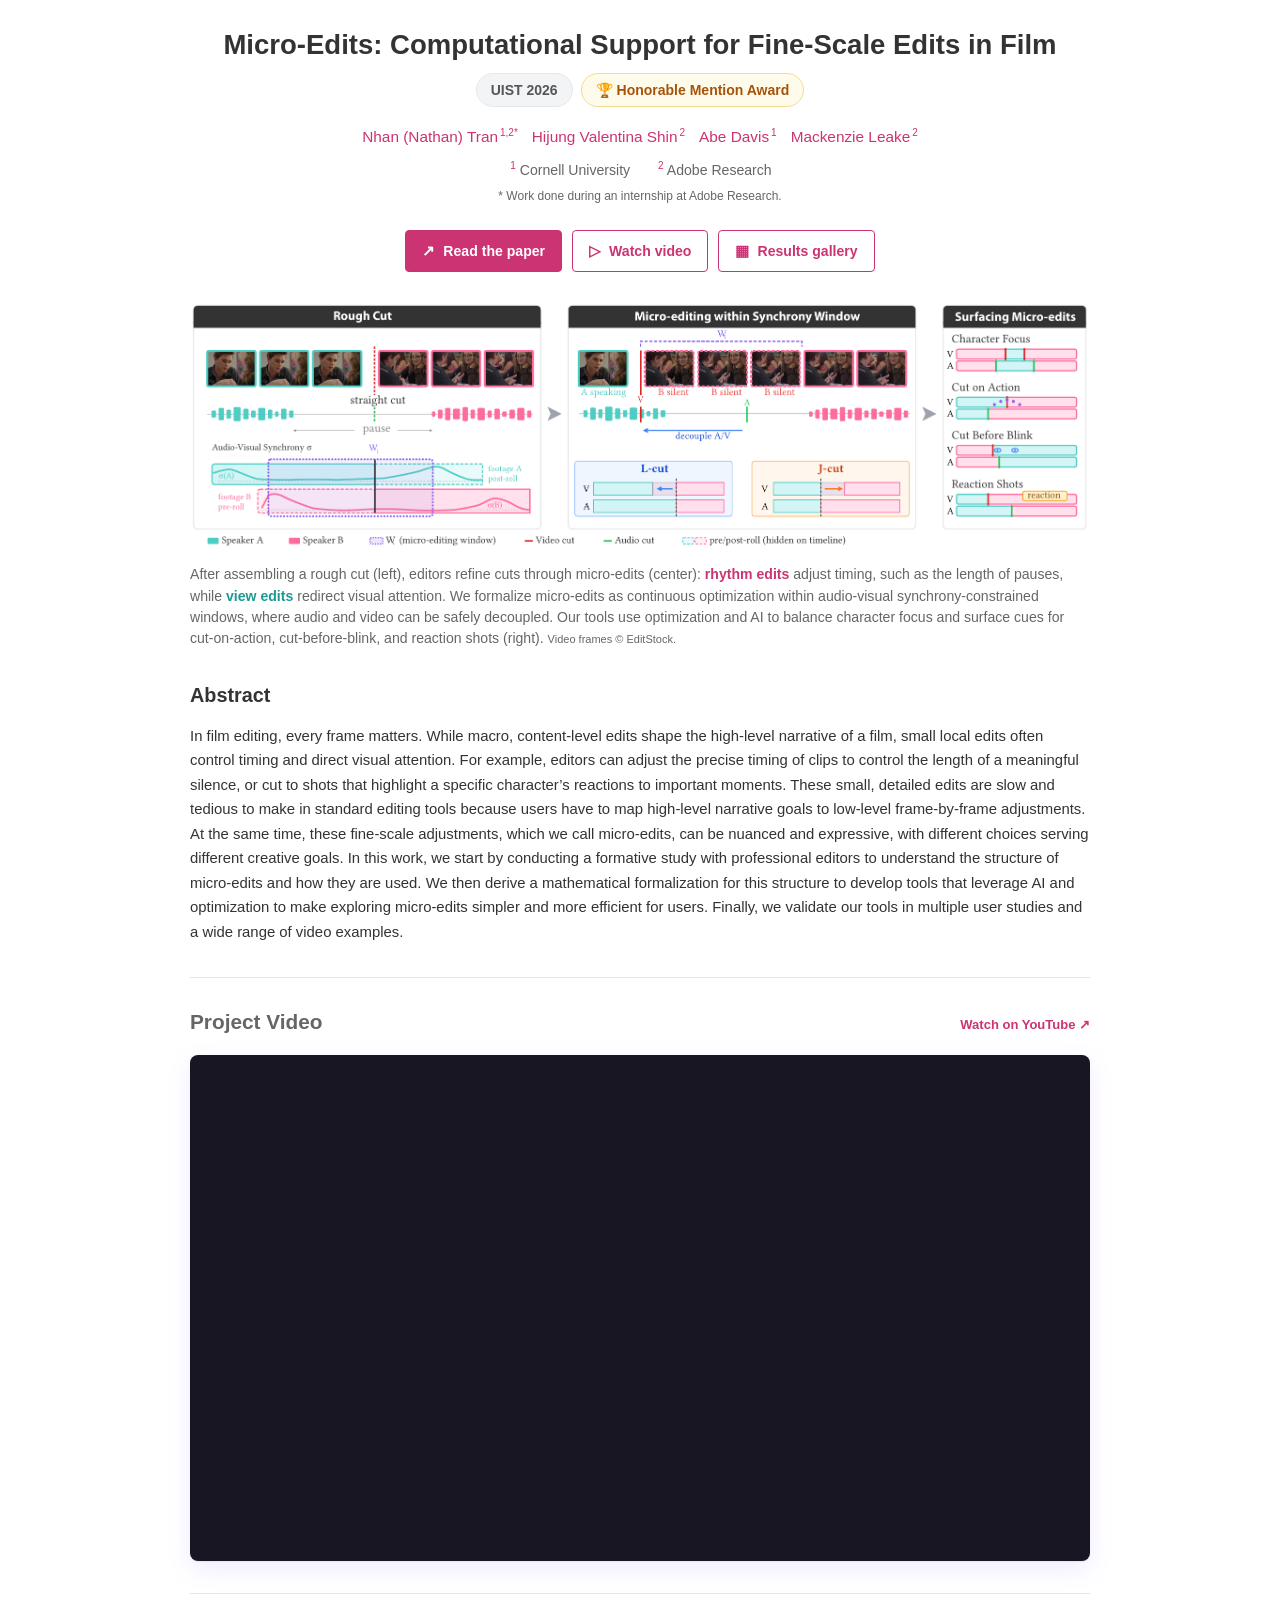
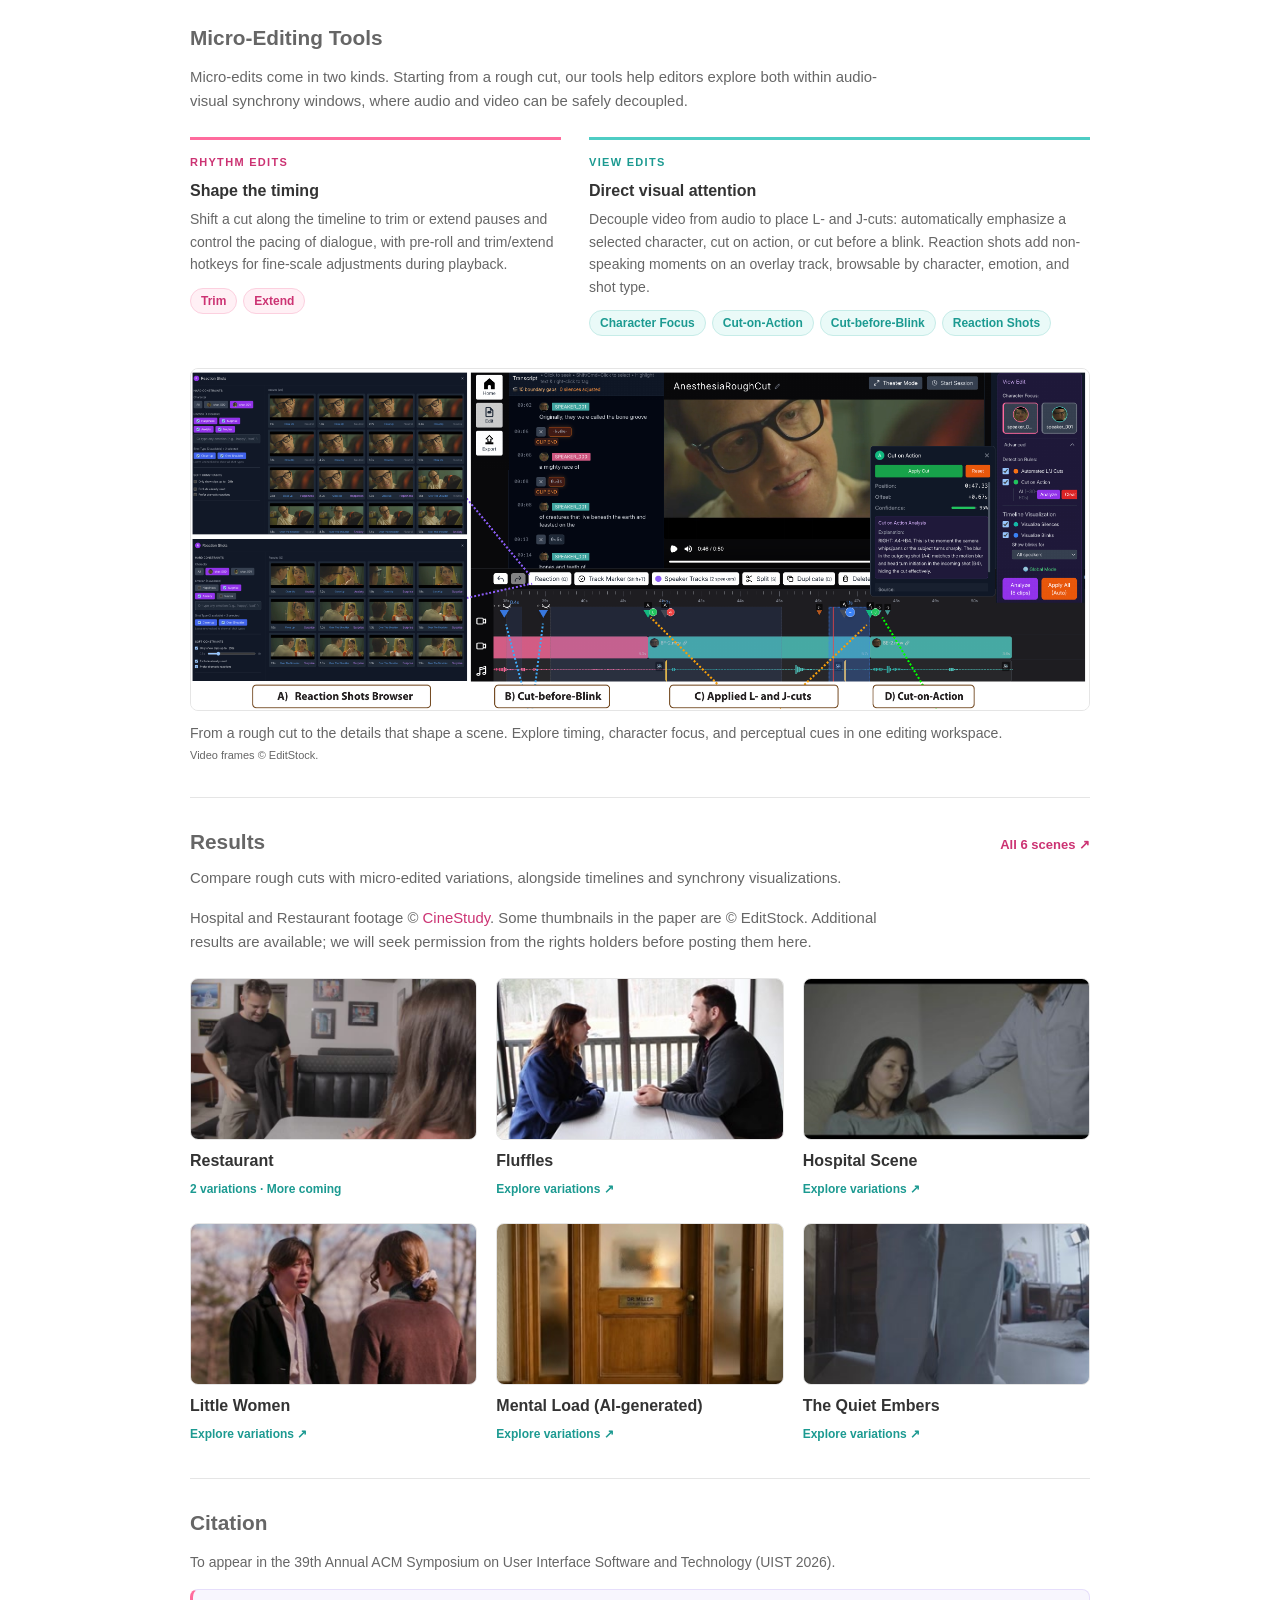
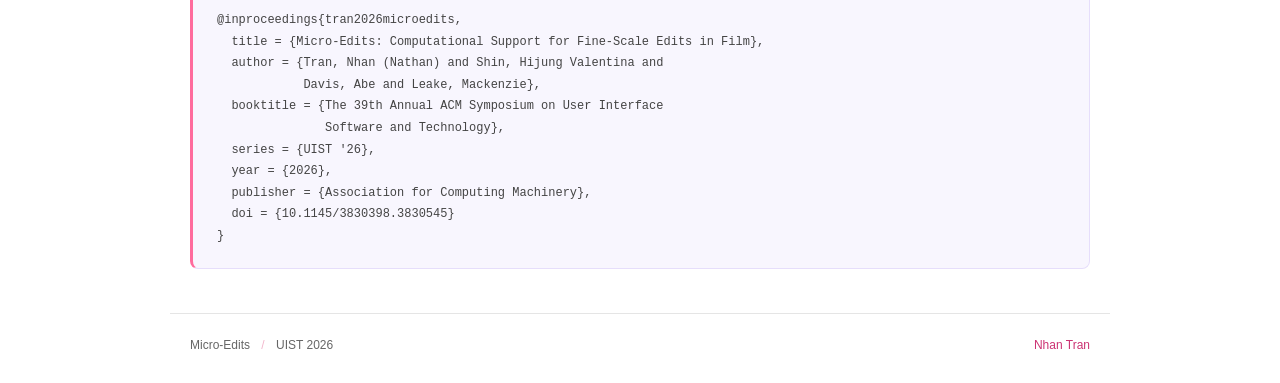
==== index.html @ 29b8071d "minor change" ====
<!DOCTYPE html>
<html lang="en">
<head>
  <meta charset="UTF-8">
  <meta name="viewport" content="width=device-width, initial-scale=1">
  <meta name="description" content="Micro-Edits: Computational Support for Fine-Scale Edits in Film. Interactive tools for shaping rhythm and visual attention. To appear at UIST 2026.">
  <meta name="theme-color" content="#8b5cf6">
  <meta property="og:title" content="Micro-Edits | UIST 2026">
  <meta property="og:description" content="Every frame matters. Computational support for fine-scale edits in film.">
  <meta property="og:type" content="website">
  <title>Micro-Edits | UIST 2026</title>
  <link rel="stylesheet" href="styles.css?v=11">
</head>
<body>
  <a class="skip-link" href="#main">Skip to content</a>
  <main id="main">
    <header class="hero wrap">
      <h1>Micro-Edits: Computational Support for Fine-Scale Edits in Film</h1>
      <p class="venue"><span class="pill">UIST 2026</span><span class="pill award"><span aria-hidden="true">🏆</span> Honorable Mention Award</span></p>
      <div class="authors">
        <span><a href="https://trannhan.com">Nhan (Nathan) Tran</a><sup>1,2*</sup></span>
        <span><a href="https://hishin.github.io/">Hijung Valentina Shin</a><sup>2</sup></span>
        <span><a href="https://www.cs.cornell.edu/abe/group/members">Abe Davis</a><sup>1</sup></span>
        <span><a href="https://mackenzieleake.com/">Mackenzie Leake</a><sup>2</sup></span>
      </div>
      <p class="affiliations"><span><sup>1</sup> Cornell University</span><span><sup>2</sup> Adobe Research</span></p>
      <p class="internship">* Work done during an internship at Adobe Research.</p>
      <div class="resource-links">
        <a class="button primary" href="pdf/micro_edits_final.pdf"><span aria-hidden="true">↗</span> Read the paper</a>
        <a class="button" href="#video"><span aria-hidden="true">▷</span> Watch video</a>
        <a class="button" href="gallery/index.html"><span aria-hidden="true">▦</span> Results gallery</a>
      </div>
    </header>

    <div class="wrap">
      <figure class="hero-figure teaser">
        <a href="assets/overview.png" aria-label="View the micro-editing teaser at full size"><img src="assets/overview.png" width="1915" height="532" alt="A rough cut becomes expressive micro-edits by decoupling audio and video within synchrony windows, enabling character focus, cut on action, cut before blink, and reaction shots."></a>
        <figcaption>After assembling a rough cut (left), editors refine cuts through micro-edits (center): <strong class="rhythm">rhythm edits</strong> adjust timing, such as the length of pauses, while <strong class="view">view edits</strong> redirect visual attention. We formalize micro-edits as continuous optimization within audio-visual synchrony-constrained windows, where audio and video can be safely decoupled. Our tools use optimization and AI to balance character focus and surface cues for cut-on-action, cut-before-blink, and reaction shots (right). <span class="credit">Video frames © EditStock.</span></figcaption>
      </figure>

      <section id="abstract" class="abstract section">
        
        <h2>Abstract</h2>
        <p>In film editing, every frame matters. While macro, content-level edits shape the high-level narrative of a film, small local edits often control timing and direct visual attention. For example, editors can adjust the precise timing of clips to control the length of a meaningful silence, or cut to shots that highlight a specific character’s reactions to important moments. These small, detailed edits are slow and tedious to make in standard editing tools because users have to map high-level narrative goals to low-level frame-by-frame adjustments. At the same time, these fine-scale adjustments, which we call micro-edits, can be nuanced and expressive, with different choices serving different creative goals. In this work, we start by conducting a formative study with professional editors to understand the structure of micro-edits and how they are used. We then derive a mathematical formalization for this structure to develop tools that leverage AI and optimization to make exploring micro-edits simpler and more efficient for users. Finally, we validate our tools in multiple user studies and a wide range of video examples.</p>
      </section>

      <section id="video" class="section">
        <div class="section-heading"><div><h2>Project Video</h2></div><a class="text-link" href="https://youtu.be/fQ0H7zXTITc">Watch on YouTube ↗</a></div>
        <div class="video-frame"><iframe src="https://www.youtube-nocookie.com/embed/fQ0H7zXTITc" title="Micro-Edits project video — UIST 2026" loading="lazy" allow="accelerometer; autoplay; clipboard-write; encrypted-media; gyroscope; picture-in-picture; web-share" referrerpolicy="strict-origin-when-cross-origin" allowfullscreen></iframe></div>
      </section>

      <section class="section" aria-labelledby="approach-heading">
        <h2 id="approach-heading">Micro-Editing Tools</h2>
        <p class="section-intro">Micro-edits come in two kinds. Starting from a rough cut, our tools help editors explore both within audio-visual synchrony windows, where audio and video can be safely decoupled.</p>
        <div class="features">
          <article class="rhythm">
            <span class="feature-number">RHYTHM EDITS</span>
            <h3>Shape the timing</h3>
            <p>Shift a cut along the timeline to trim or extend pauses and control the pacing of dialogue, with pre-roll and trim/extend hotkeys for fine-scale adjustments during playback.</p>
            <ul class="modes"><li>Trim</li><li>Extend</li></ul>
          </article>
          <article class="view">
            <span class="feature-number">VIEW EDITS</span>
            <h3>Direct visual attention</h3>
            <p>Decouple video from audio to place L- and J-cuts: automatically emphasize a selected character, cut on action, or cut before a blink. Reaction shots add non-speaking moments on an overlay track, browsable by character, emotion, and shot type.</p>
            <ul class="modes"><li>Character Focus</li><li>Cut-on-Action</li><li>Cut-before-Blink</li><li>Reaction Shots</li></ul>
          </article>
        </div>
      <figure class="hero-figure workspace-figure">
        <a href="assets/interface.png" aria-label="View the Micro-Edits interface figure at full size"><img src="assets/interface.png" width="1765" height="670" loading="lazy" alt="Micro-Edits editor with a reaction shot browser, transcript, preview, character focus controls, and a timeline showing cut-before-blink, L- and J-cut, and cut-on-action suggestions."></a>
        <figcaption>From a rough cut to the details that shape a scene. Explore timing, character focus, and perceptual cues in one editing workspace. <span class="credit">Video frames © EditStock.</span></figcaption>
      </figure>
      </section>

      <section id="results" class="section">
        <div class="section-heading"><div><h2>Results</h2></div><a class="text-link" href="gallery/index.html">All 6 scenes ↗</a></div>
        <p class="section-intro">Compare rough cuts with micro-edited variations, alongside timelines and synchrony visualizations.</p>
        <p class="section-intro">Hospital and Restaurant footage © <a href="https://cinestudy.org/">CineStudy</a>. Some thumbnails in the paper are © EditStock. Additional results are available; we will seek permission from the rights holders before posting them here.</p>
        <div class="results-grid">
          <a class="scene" href="gallery/RestaurantRoughCut.html"><img src="gallery/thumbnails/RestaurantRoughCut_thumb.jpg" alt="A scene from Restaurant" loading="lazy"><div><h3>Restaurant</h3><span>2 variations · More coming</span></div></a>
          <a class="scene" href="gallery/FlufflesRoughCut.html"><img src="gallery/thumbnails/FlufflesRoughCut_thumb.jpg" alt="A scene from Fluffles" loading="lazy"><div><h3>Fluffles</h3><span>Explore variations ↗</span></div></a>
          <a class="scene" href="gallery/HospitalSceneRoughCut.html"><img src="gallery/thumbnails/HospitalSceneRoughCut_thumb.jpg" alt="A scene from Hospital Scene" loading="lazy"><div><h3>Hospital Scene</h3><span>Explore variations ↗</span></div></a>
          <a class="scene" href="gallery/LittleWomenRoughCut.html"><img src="gallery/thumbnails/LittleWomenRoughCut_thumb.jpg" alt="A scene from Little Women" loading="lazy"><div><h3>Little Women</h3><span>Explore variations ↗</span></div></a>
          <a class="scene" href="gallery/Metal_Load_RoughCut.html"><img src="gallery/thumbnails/Metal_Load_RoughCut_thumb.jpg" alt="A scene from Mental Load (AI-generated)" loading="lazy"><div><h3>Mental Load (AI-generated)</h3><span>Explore variations ↗</span></div></a>
          <a class="scene" href="gallery/TheQuietEmbers_RoughCut.html"><img src="gallery/thumbnails/TheQuietEmbers_RoughCut_thumb.jpg" alt="A scene from The Quiet Embers" loading="lazy"><div><h3>The Quiet Embers</h3><span>Explore variations ↗</span></div></a>
        </div>
      </section>

      <section id="citation" class="section citation">
        <h2>Citation</h2>
        <p>To appear in the 39th Annual ACM Symposium on User Interface Software and Technology (UIST 2026).</p>
        <pre><code>@inproceedings{tran2026microedits,
  title = {Micro-Edits: Computational Support for Fine-Scale Edits in Film},
  author = {Tran, Nhan (Nathan) and Shin, Hijung Valentina and
            Davis, Abe and Leake, Mackenzie},
  booktitle = {The 39th Annual ACM Symposium on User Interface
               Software and Technology},
  series = {UIST '26},
  year = {2026},
  publisher = {Association for Computing Machinery},
  doi = {10.1145/3830398.3830545}
}</code></pre>
      </section>
    </div>
  </main>
  <footer class="wrap"><span>Micro-Edits <span class="footer-divider">/</span> UIST 2026</span><span><a href="https://trannhan.com">Nhan Tran</a></span></footer>
  <!-- Default Statcounter code for MicroEdits http://microedits.github.io/ -->
  <script type="text/javascript">
  var sc_project=13355166;
  var sc_invisible=1;
  var sc_security="e658d123";
  </script>
  <script type="text/javascript" src="https://www.statcounter.com/counter/counter.js" async></script>
  <noscript><div class="statcounter"><a title="Web Analytics" href="https://statcounter.com/" target="_blank"><img class="statcounter" src="https://c.statcounter.com/13355166/0/e658d123/1/" alt="Web Analytics" referrerPolicy="no-referrer-when-downgrade"></a></div></noscript>
  <!-- End of Statcounter Code -->
</body>
</html>
---- styles.css ----
/* Micro-Edits project page
   Same layout family as ARticulate (blue) and CineCraft (yellow),
   with a pink / purple / cyan scheme drawn from the paper's teaser and the editor UI. */
:root {
  color-scheme: light;
  --ink: #333333;
  --muted: #666666;
  --border: #e5e5e5;

  /* Sampled from assets/overview.png so the page matches the teaser figure exactly */
  --purple: #8b5cf6;        /* W_i micro-editing window (exact teaser value, same as the editor app) */
  --purple-dark: #7c3aed;
  --purple-tint: #f3effe;

  --pink: #cc3373;          /* text-safe version of the speaker pink (4.9:1 on white) */
  --pink-accent: #ff6b9d;   /* Speaker B / footage B (exact teaser value) */
  --pink-tint: #fff0f5;

  --cyan: #1c9a91;          /* text-safe version of the speaker teal */
  --cyan-accent: #4ecdc4;   /* Speaker A / footage A (exact teaser value) */
  --cyan-tint: #eafaf8;

}

* { box-sizing: border-box; }
html { scroll-behavior: smooth; scroll-padding-top: 28px; }
body {
  margin: 0; color: var(--ink); background: #fff;
  font-family: -apple-system, BlinkMacSystemFont, "Segoe UI", Roboto, Helvetica, Arial, sans-serif;
  font-size: 16px; line-height: 1.6;
}

a { color: var(--pink); text-decoration: none; }
a:hover { color: #b8285f; text-decoration: underline; }
a:focus-visible { outline: 3px solid var(--cyan-accent); outline-offset: 4px; border-radius: 3px; }
img { max-width: 100%; }

.wrap { max-width: 940px; margin-inline: auto; padding-inline: 20px; }
.skip-link { position: absolute; left: 20px; top: -70px; padding: 10px 20px; background: white; z-index: 5; }
.skip-link:focus { top: 12px; }

/* ---------- Header ---------- */
.hero { display: flex; flex-direction: column; align-items: center; text-align: center; padding-top: 28px; padding-bottom: 30px; }
h1 { margin: 0 0 12px; font-size: calc(1rem + 0.9vw); line-height: 1.2; font-weight: bold; }
.venue { display: flex; justify-content: center; flex-wrap: wrap; gap: 8px; margin: 0 0 18px; }
.pill {
  display: inline-block; padding: 5px 14px; border: 1px solid #e8e8ea; border-radius: 999px;
  background: #f3f4f6; color: #555; font-size: 14px; font-weight: 600; white-space: nowrap;
}
.pill.award { border-color: #f4dc8f; background: #fffbeb; color: #a65309; }
.authors { display: flex; justify-content: center; flex-wrap: wrap; column-gap: 14px; row-gap: 5px; margin: 0; font-size: calc(0.8rem + 0.2vw); }
.authors > span, .authors a { color: var(--pink); }
.authors a:hover { color: #b02a62; text-decoration: underline; }
sup { color: var(--pink); font-size: 10px; margin-left: 2px; }
.affiliations { display: flex; justify-content: center; flex-wrap: wrap; gap: 6px 26px; margin: 8px 0 0; font-size: calc(0.8rem + 0.1vw); color: var(--muted); }
.internship { font-size: 12px; color: var(--muted); margin: 6px 0 0; }

.resource-links { display: flex; justify-content: center; flex-wrap: wrap; gap: 10px; margin-top: 24px; }
.button {
  display: inline-flex; align-items: center; gap: 8px; min-height: 40px; padding: 8px 16px;
  border: 1px solid var(--pink); border-radius: 4px; background: white; color: var(--pink);
  font-size: calc(0.8rem + 0.1vw); font-weight: bold;
  transition: background .15s ease, color .15s ease, border-color .15s ease;
}
.button span { font-size: 15px; }
.button:hover { background: var(--pink-tint); color: var(--pink); text-decoration: none; }
.button.primary { color: white; background: var(--pink); border-color: var(--pink); }
.button.primary:hover { color: white; background: #b02a62; border-color: #b02a62; }

/* ---------- Figures ---------- */
figure { margin: 0; }
.hero-figure img { display: block; width: 100%; height: auto; }
.hero-figure a { display: block; border-radius: 8px; overflow: hidden; }
.hero-figure a:focus-visible { outline-offset: 2px; }
figcaption { color: var(--muted); font-size: calc(0.8rem + 0.1vw); line-height: 1.5; }
.hero-figure figcaption { padding: 12px 0 0; }
.hero-figure figcaption strong { color: var(--ink); }
.hero-figure figcaption .rhythm { color: var(--pink); }
.hero-figure figcaption .view { color: var(--cyan); }
.hero-figure figcaption .credit { white-space: nowrap; font-size: 11px; }
.workspace-figure { margin-top: 32px; }
.workspace-figure a { border: 1px solid var(--border); }

/* ---------- Sections ---------- */
.section { padding-block: 24px; }
.section + .section { border-top: 1px solid var(--border); margin-top: 8px; padding-top: 30px; }
h2 { font-size: calc(0.9rem + 0.5vw); color: var(--muted); line-height: 1.3; margin: 0 0 15px; font-weight: bold; }
h3 { font-size: 16px; line-height: 1.4; margin: 0 0 10px; }
p { margin: 0 0 16px; }

.abstract { margin-top: 10px; }
.abstract h2 { font-size: calc(1rem + 0.3vw); color: var(--ink); }
.abstract > p:last-child { color: var(--ink); font-size: calc(0.85rem + 0.1vw); line-height: 1.65; margin-bottom: 0; }

.section-heading { display: flex; align-items: baseline; justify-content: space-between; gap: 20px; }
.section-heading h2 { margin-bottom: 12px; }
.text-link { font-size: 13px; font-weight: 600; white-space: nowrap; }
.section-intro { color: var(--muted); font-size: calc(0.85rem + 0.1vw); max-width: 720px; }
.section-intro:last-of-type { margin-bottom: 0; }

/* ---------- Video ---------- */
.video-frame {
  aspect-ratio: 16 / 9; background: #191623; overflow: hidden; border-radius: 8px; margin-top: 8px;
  box-shadow: 0 1px 2px rgba(0, 0, 0, .06), 0 8px 24px rgba(139, 92, 246, .12);
}
iframe { width: 100%; height: 100%; border: 0; display: block; }

/* ---------- Tools: rhythm edits vs. view edits ---------- */
.features { display: grid; grid-template-columns: 1fr 1.35fr; gap: 28px; margin: 24px 0 0; }
.features article { border-top: 3px solid var(--purple); padding-top: 14px; }
.features article.rhythm { border-color: var(--pink-accent); }
.features article.view { border-color: var(--cyan-accent); }
.feature-number { display: block; font-size: 11px; letter-spacing: 1.3px; margin-bottom: 8px; font-weight: 700; color: var(--purple); }
.features article.rhythm .feature-number { color: var(--pink); }
.features article.view .feature-number { color: var(--cyan); }
.features h3 { margin-bottom: 6px; }
.features p { font-size: 14px; color: var(--muted); margin: 0; }
.modes { list-style: none; margin: 12px 0 0; padding: 0; display: flex; flex-wrap: wrap; gap: 6px; }
.modes li {
  font-size: 12px; font-weight: 600; line-height: 1; padding: 6px 10px; border-radius: 980px;
  background: var(--cyan-tint); color: var(--cyan); border: 1px solid #c6ece8;
}
.features article.rhythm .modes li { background: var(--pink-tint); color: var(--pink); border-color: #fcd0df; }

/* ---------- Results ---------- */
.results-grid { display: grid; grid-template-columns: repeat(3, minmax(0, 1fr)); gap: 22px 19px; margin-top: 24px; }
.scene { display: block; color: var(--ink); }
.scene:hover { text-decoration: none; }
.scene img {
  width: 100%; aspect-ratio: 16 / 9; object-fit: cover; display: block; border-radius: 8px; border: 1px solid var(--border);
  transition: transform .2s ease, box-shadow .2s ease;
}
.scene:hover img { transform: translateY(-2px); box-shadow: 0 8px 20px rgba(255, 107, 157, .22); }
.scene > div { padding: 10px 0 0; }
.scene h3 { margin-bottom: 3px; font-weight: 600; }
.scene:hover h3 { color: var(--pink); }
.scene span { font-size: 12px; color: var(--cyan); font-weight: 600; }

/* ---------- Citation ---------- */
.citation p { color: var(--muted); font-size: 14px; }
pre {
  padding: 20px 24px; margin: 16px 0 0; overflow-x: auto;
  background: #f8f6fe; border: 1px solid #e6defb; border-left: 3px solid var(--pink-accent); border-radius: 8px;
  font-size: 12px; line-height: 1.8; color: #444;
}

/* ---------- Footer ---------- */
footer {
  display: flex; justify-content: space-between; gap: 18px; margin-top: 20px; padding-block: 22px 28px;
  border-top: 1px solid var(--border); color: var(--muted); font-size: 12px;
}
.footer-divider { color: #f2b6cc; padding-inline: 8px; }

/* ---------- Responsive ---------- */
@media (max-width: 720px) {
  .results-grid { grid-template-columns: repeat(2, minmax(0, 1fr)); }
}
@media (max-width: 600px) {
  .wrap { padding-inline: 15px; }
  .hero { padding-top: 18px; padding-bottom: 24px; }
  h1 { font-size: 1.5rem; }
  .pill { font-size: 13px; padding: 4px 12px; }
  .authors { gap: 6px 16px; font-size: 14px; }
  .authors > span { white-space: nowrap; }
  .affiliations { gap: 4px 18px; font-size: 13px; }
  .resource-links { gap: 6px; }
  .button { justify-content: center; font-size: 12px; padding-inline: 10px; min-height: 36px; }
  .hero-figure figcaption { padding: 10px 0; font-size: 12px; }
  .section { padding-block: 22px; }
  .section-heading { flex-wrap: wrap; gap: 0 12px; }
  .features, .results-grid { grid-template-columns: 1fr; gap: 22px; }
  .features { margin-top: 20px; }
  .scene > div { display: flex; justify-content: space-between; align-items: center; gap: 10px; }
  .scene h3 { margin: 0; }
  footer { flex-direction: column; gap: 3px; }
  pre { padding: 16px; font-size: 11px; }
}
@media (prefers-reduced-motion: reduce) {
  html { scroll-behavior: auto; }
  .scene img, .button { transition: none; }
  .scene:hover img { transform: none; }
}
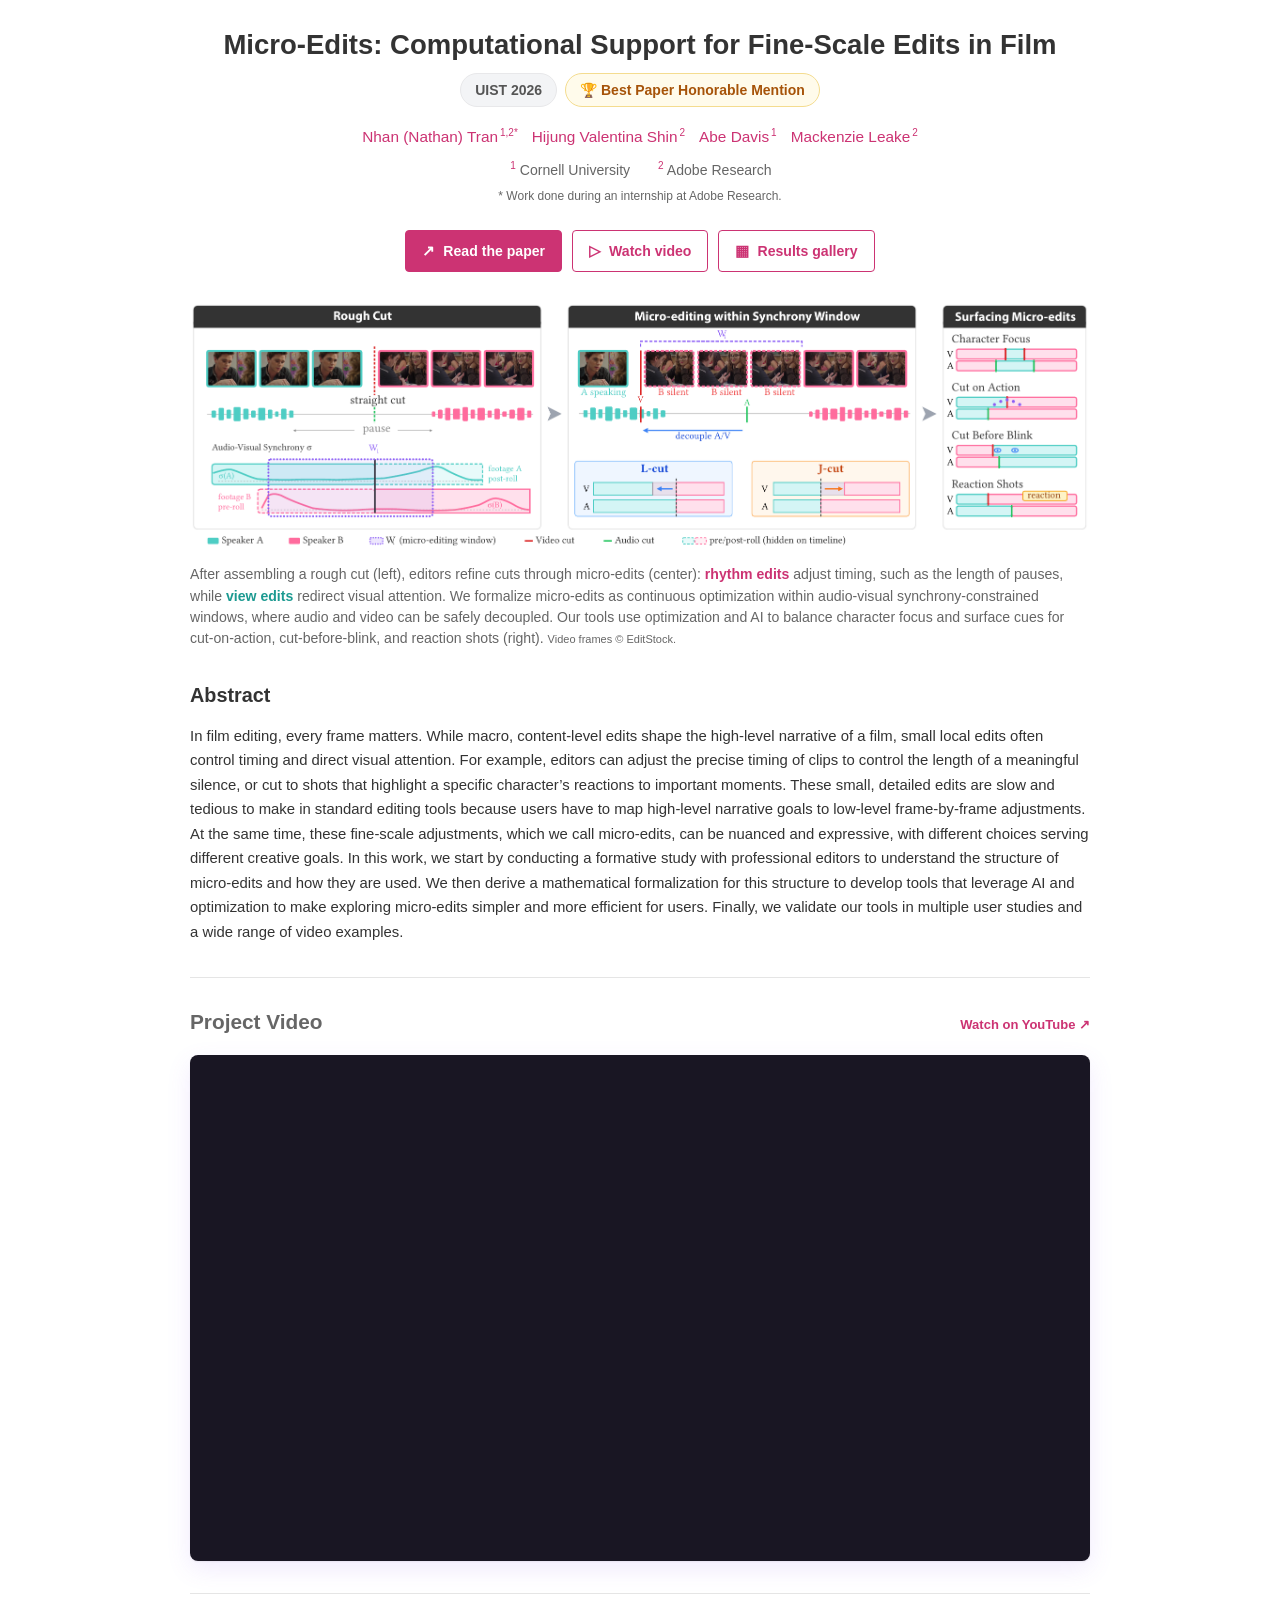
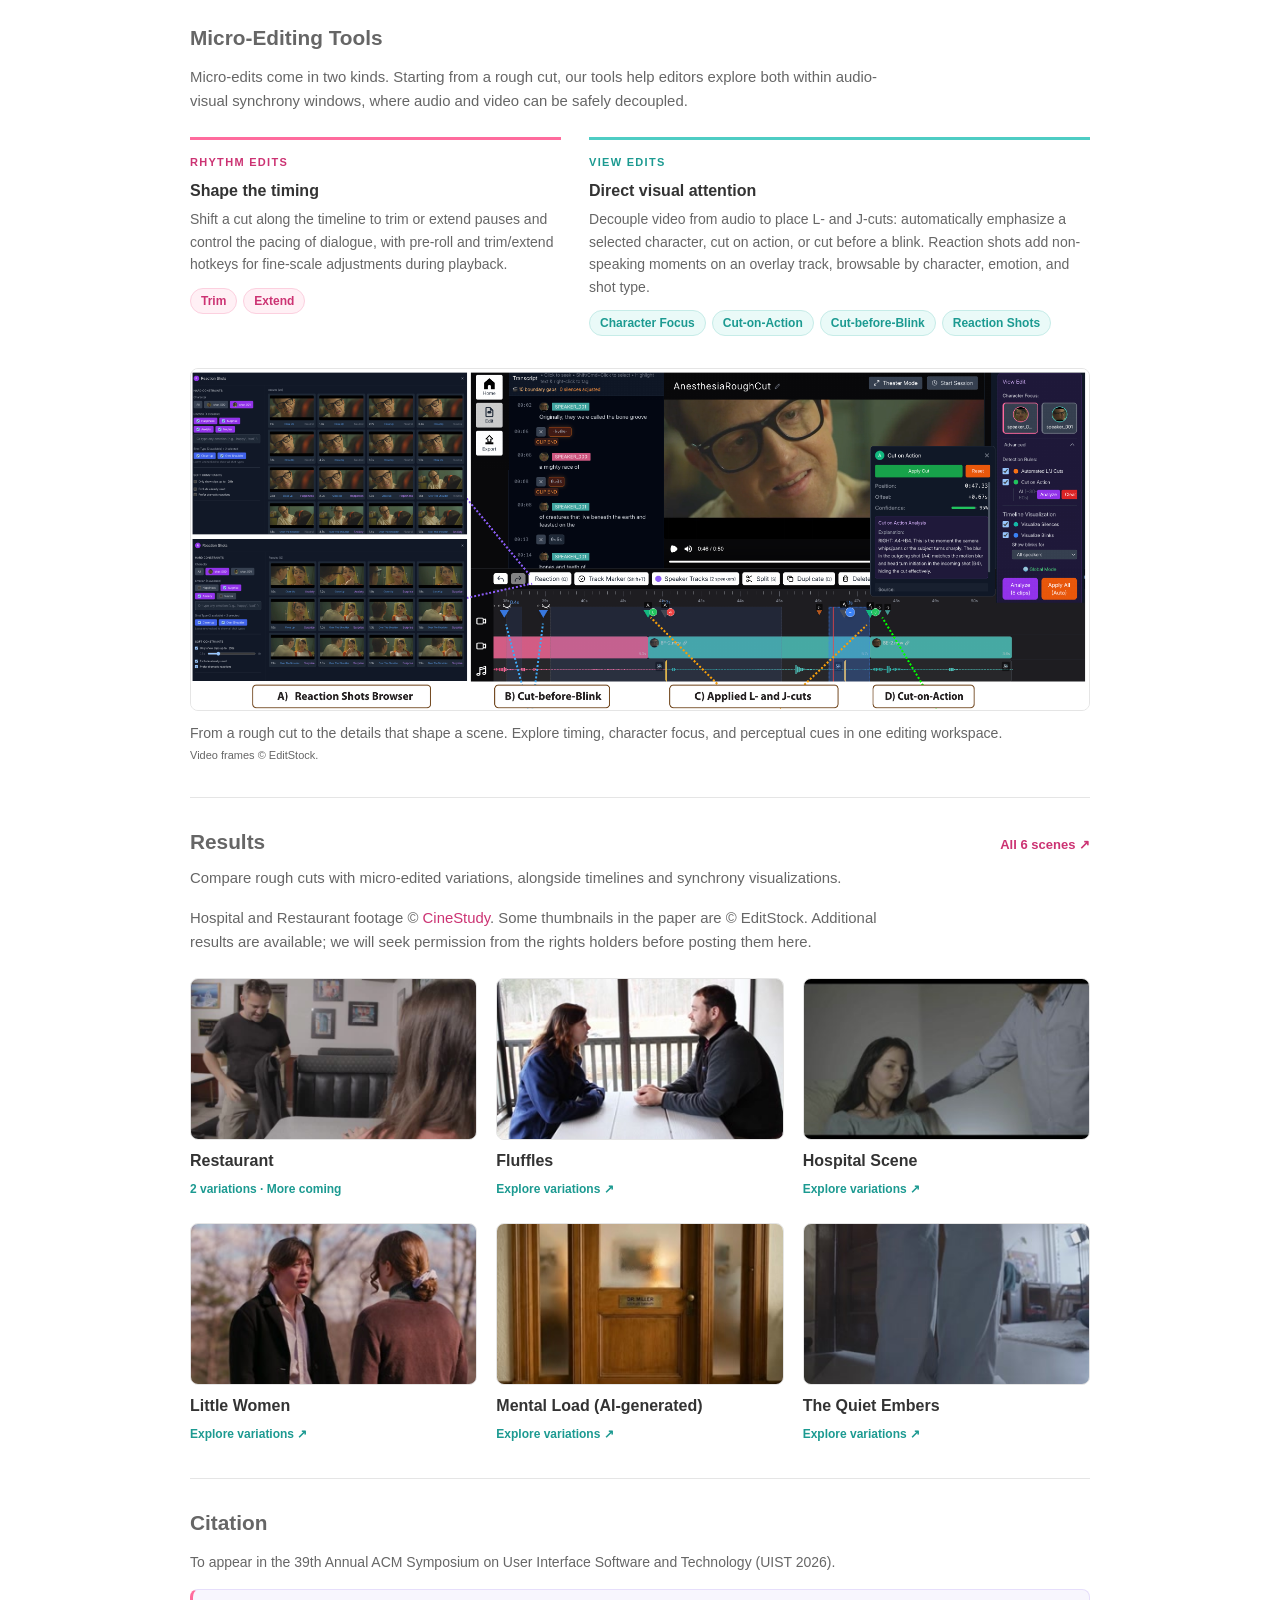
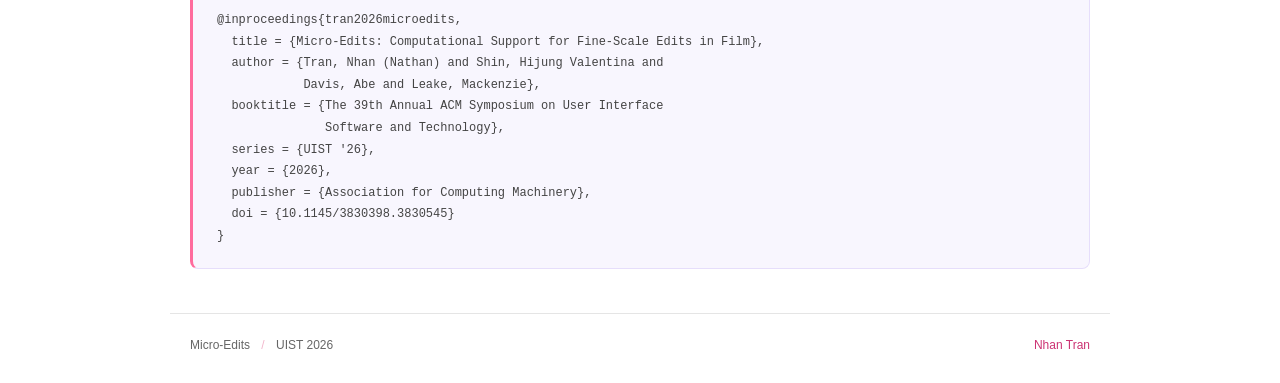
==== commit 07d70700: "minor update" ====
--- a/index.html
+++ b/index.html
@@ -16,7 +16,7 @@
   <main id="main">
     <header class="hero wrap">
       <h1>Micro-Edits: Computational Support for Fine-Scale Edits in Film</h1>
-      <p class="venue"><span class="pill">UIST 2026</span><span class="pill award"><span aria-hidden="true">🏆</span> Honorable Mention Award</span></p>
+      <p class="venue"><span class="pill">UIST 2026</span><span class="pill award"><span aria-hidden="true">🏆</span> Best Paper Honorable Mention</span></p>
       <div class="authors">
         <span><a href="https://trannhan.com">Nhan (Nathan) Tran</a><sup>1,2*</sup></span>
         <span><a href="https://hishin.github.io/">Hijung Valentina Shin</a><sup>2</sup></span>
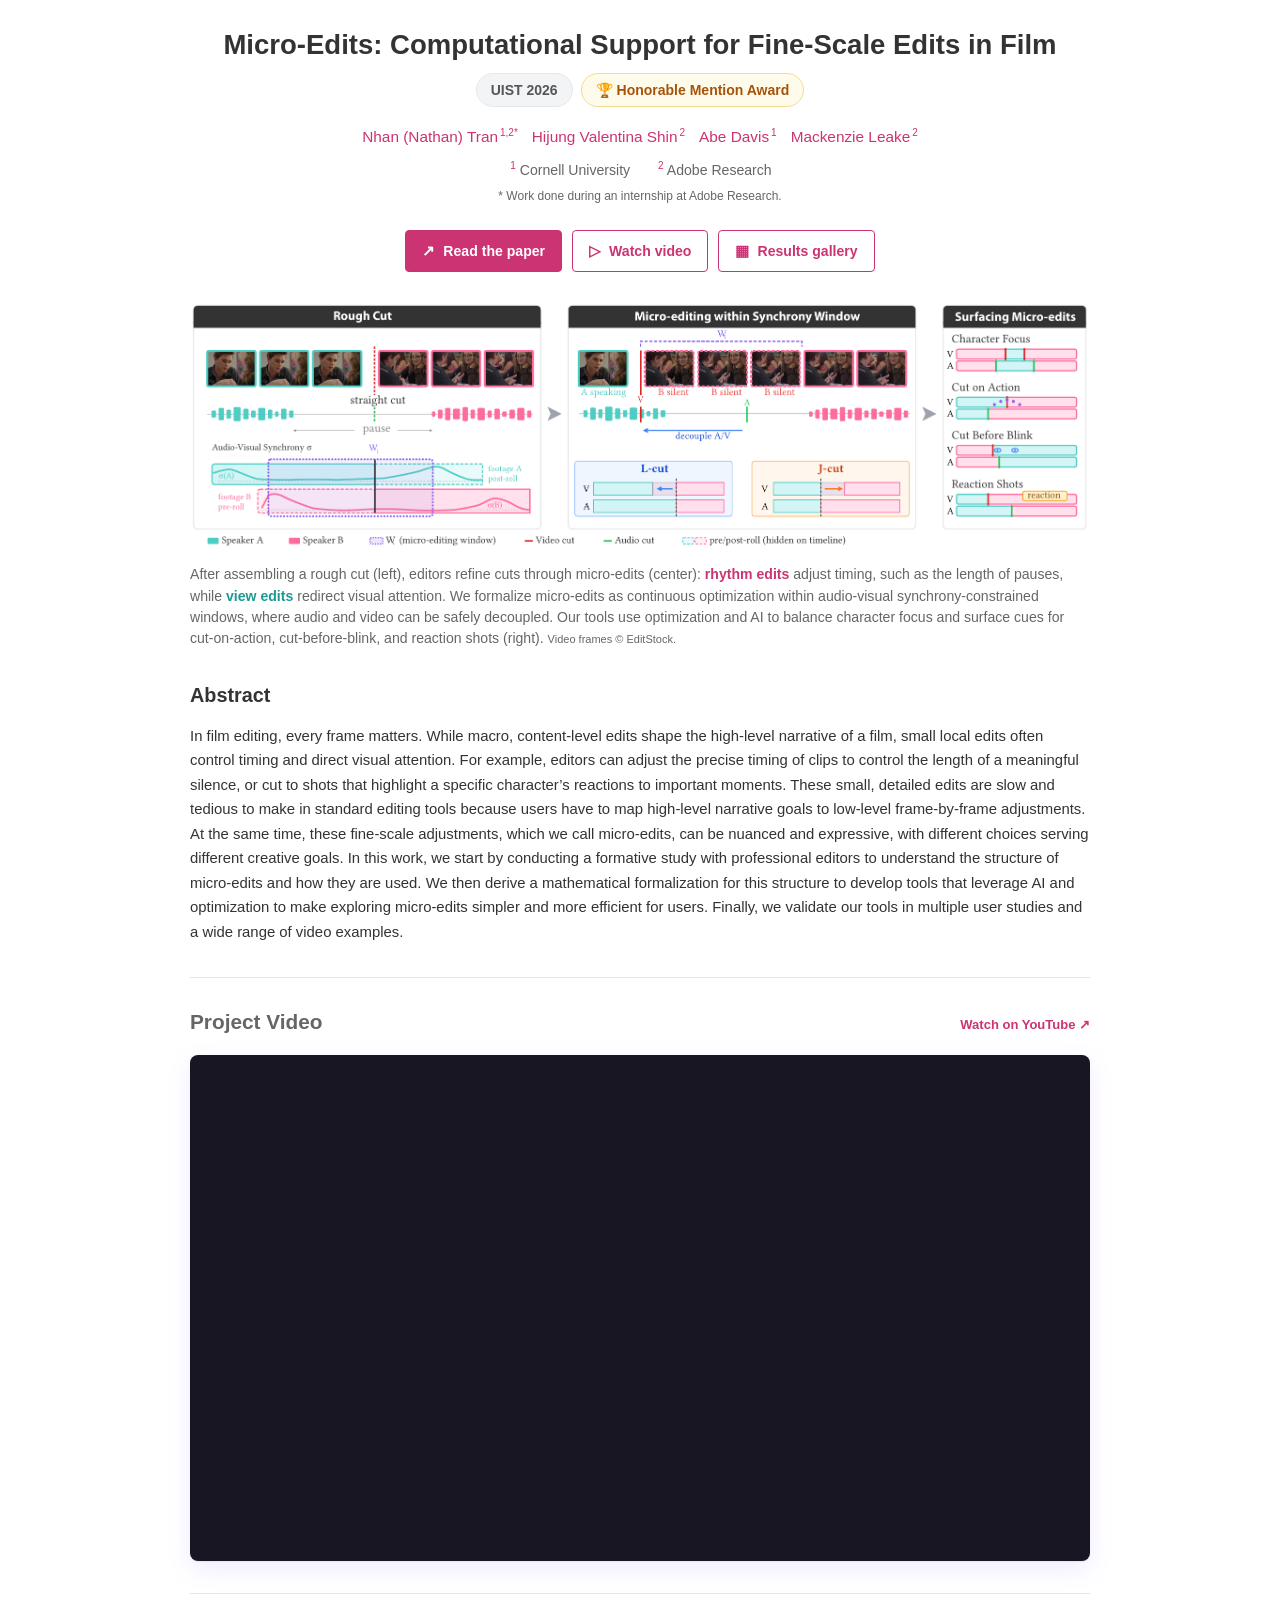
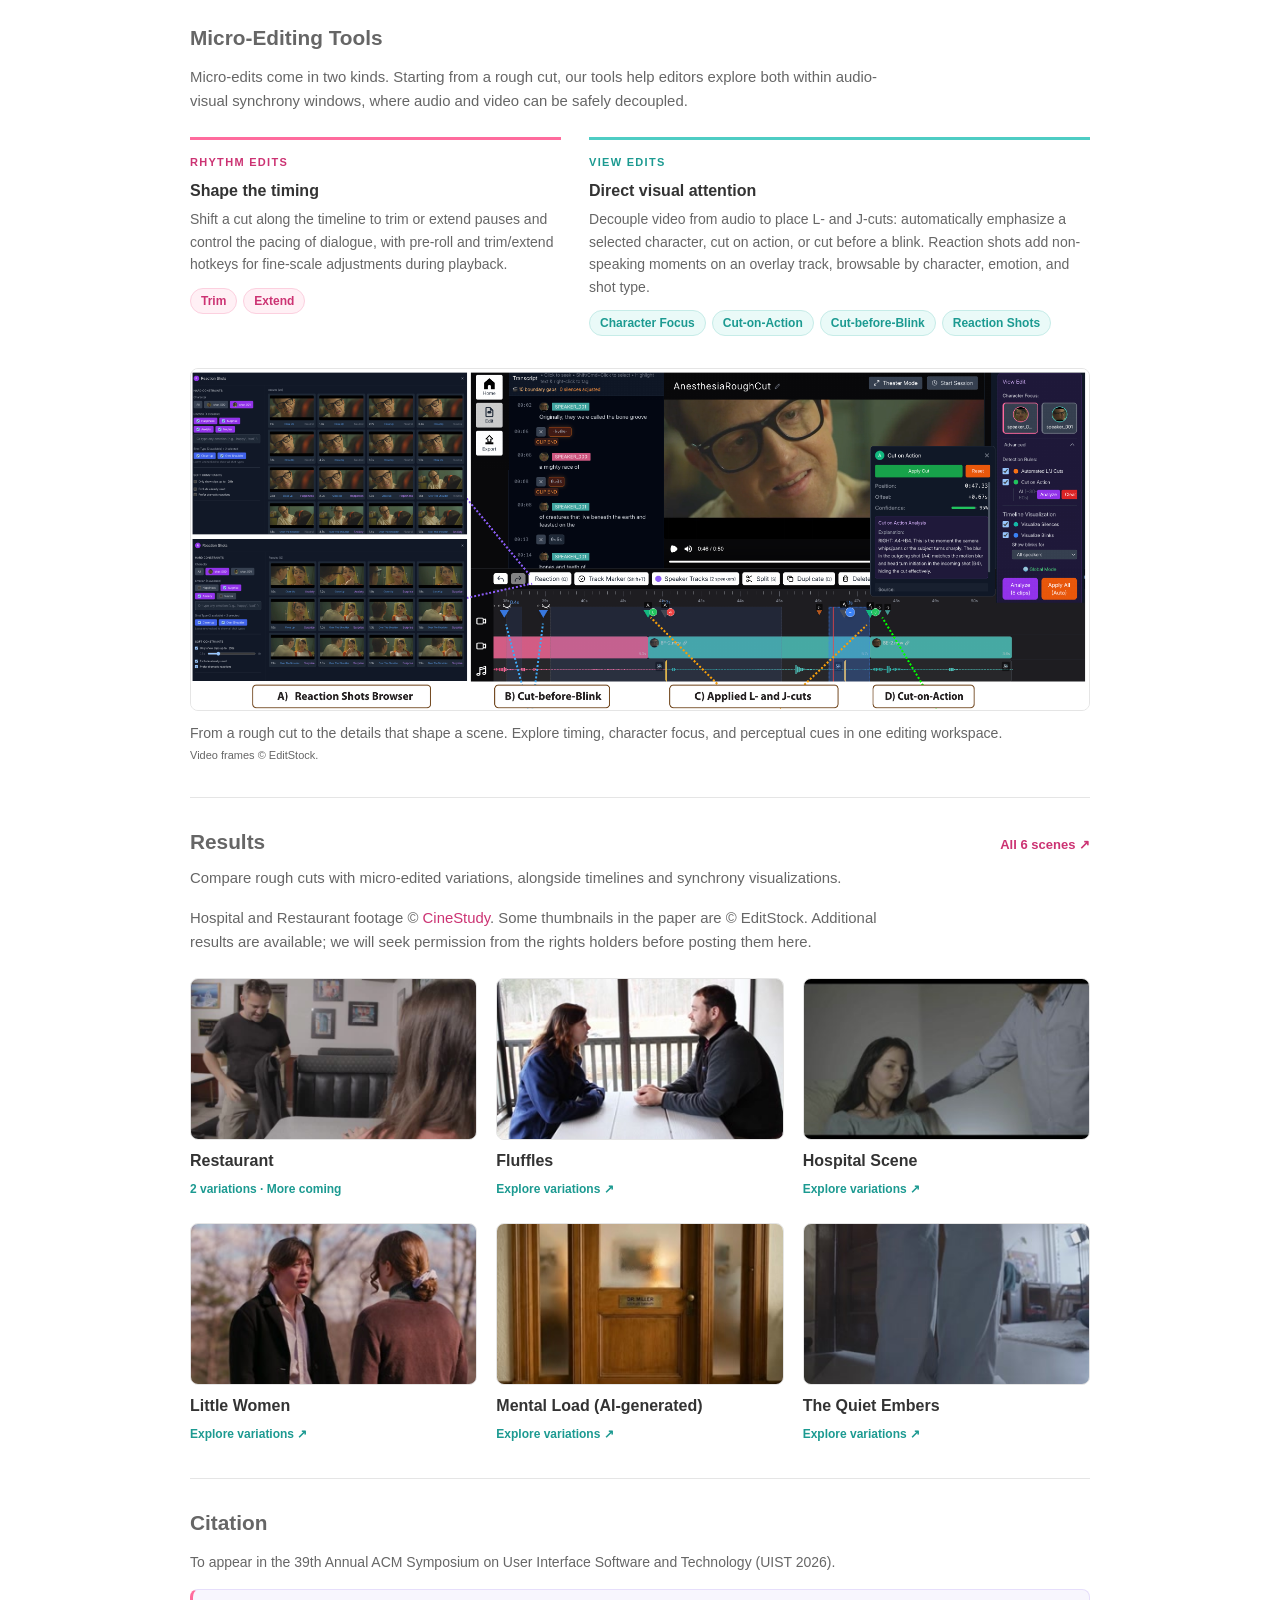
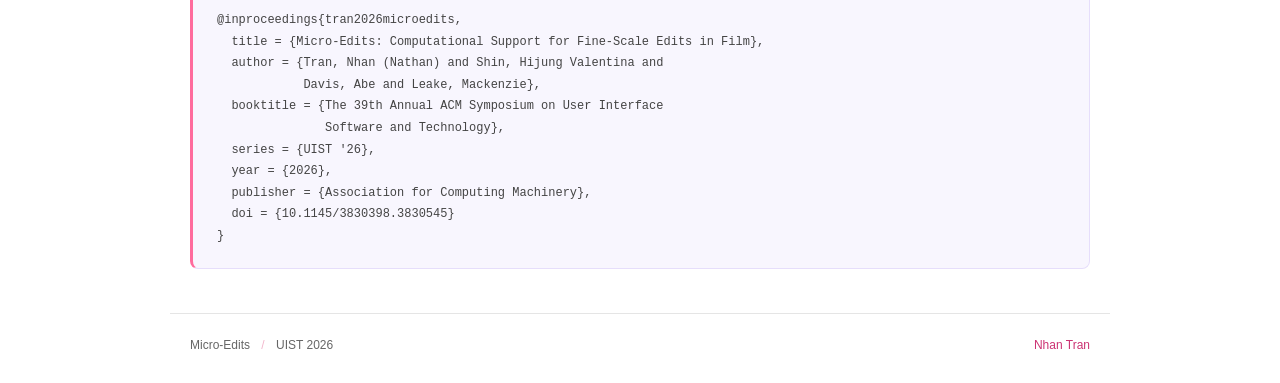
==== commit c0040154: "minor edit" ====
--- a/index.html
+++ b/index.html
@@ -16,7 +16,7 @@
   <main id="main">
     <header class="hero wrap">
       <h1>Micro-Edits: Computational Support for Fine-Scale Edits in Film</h1>
-      <p class="venue"><span class="pill">UIST 2026</span><span class="pill award"><span aria-hidden="true">🏆</span> Best Paper Honorable Mention</span></p>
+      <p class="venue"><span class="pill">UIST 2026</span><span class="pill award"><span aria-hidden="true">🏆</span> Honorable Mention Award</span></p>
       <div class="authors">
         <span><a href="https://trannhan.com">Nhan (Nathan) Tran</a><sup>1,2*</sup></span>
         <span><a href="https://hishin.github.io/">Hijung Valentina Shin</a><sup>2</sup></span>
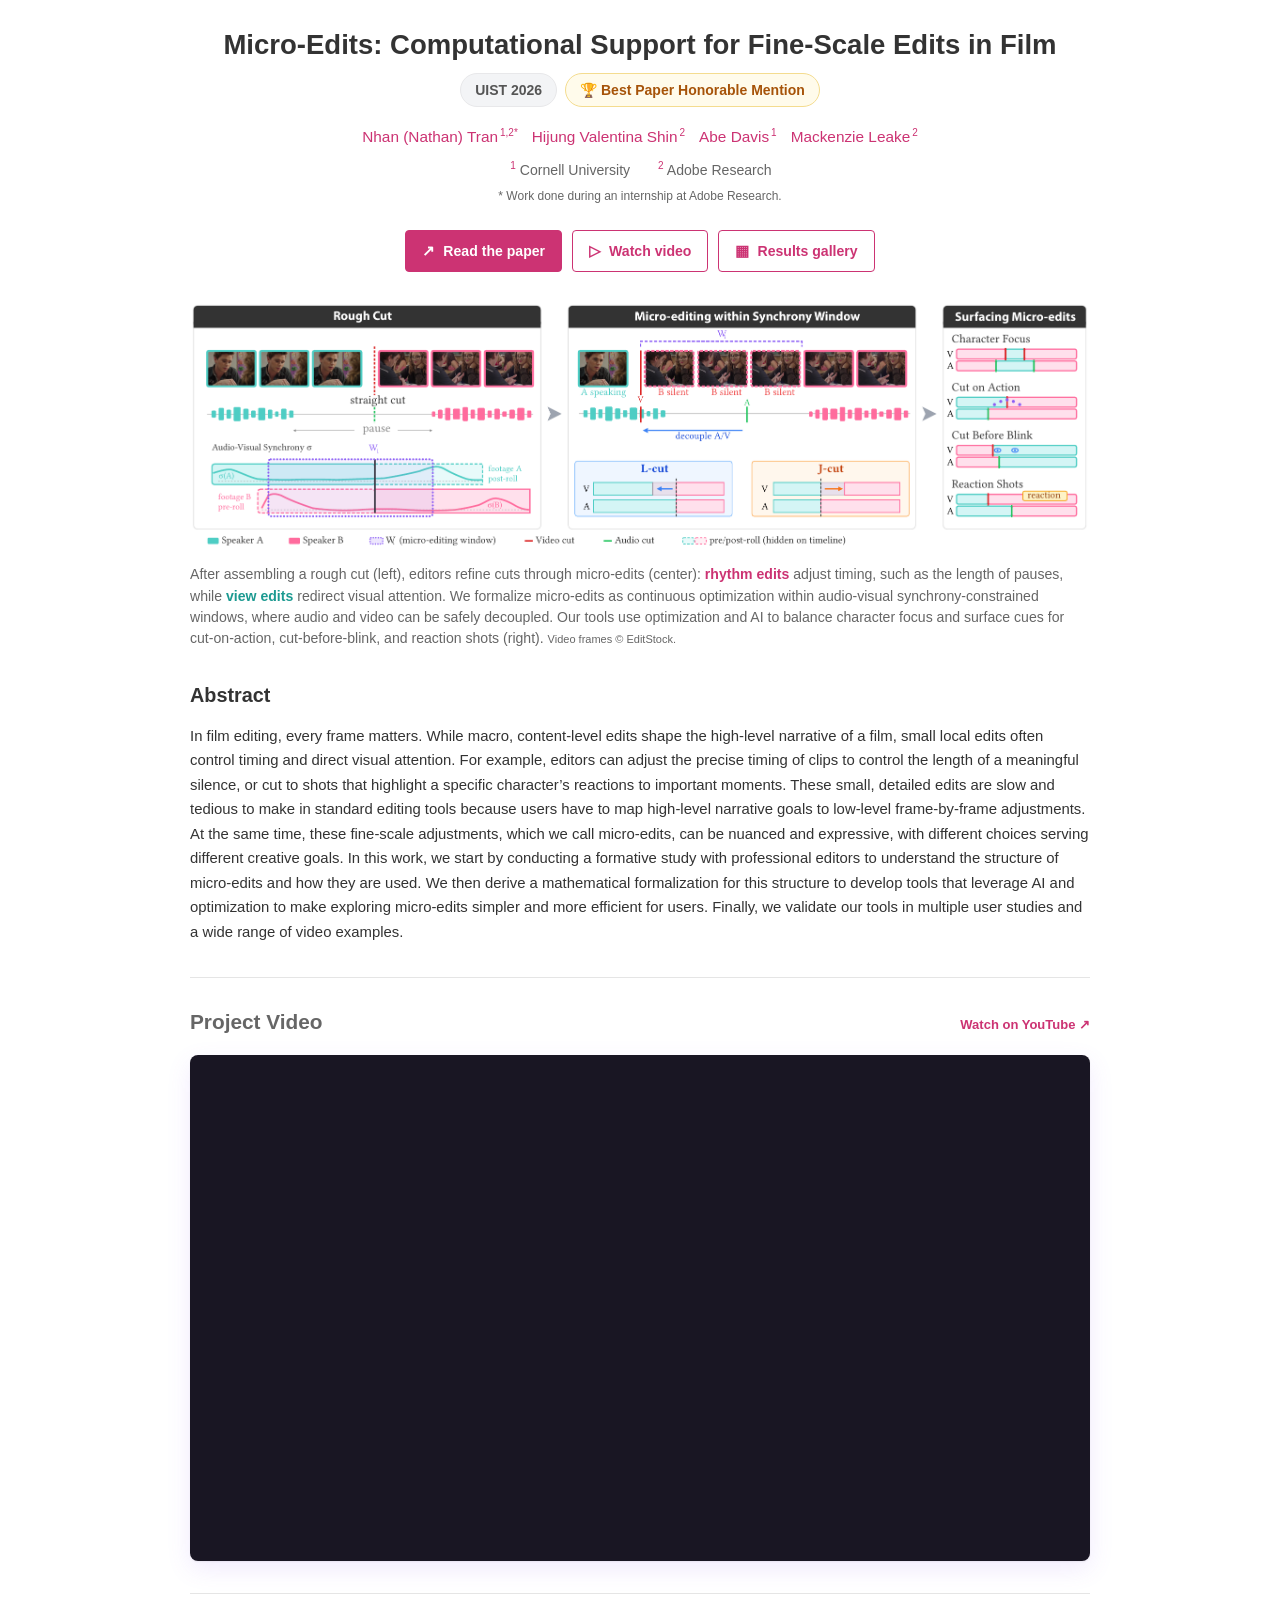
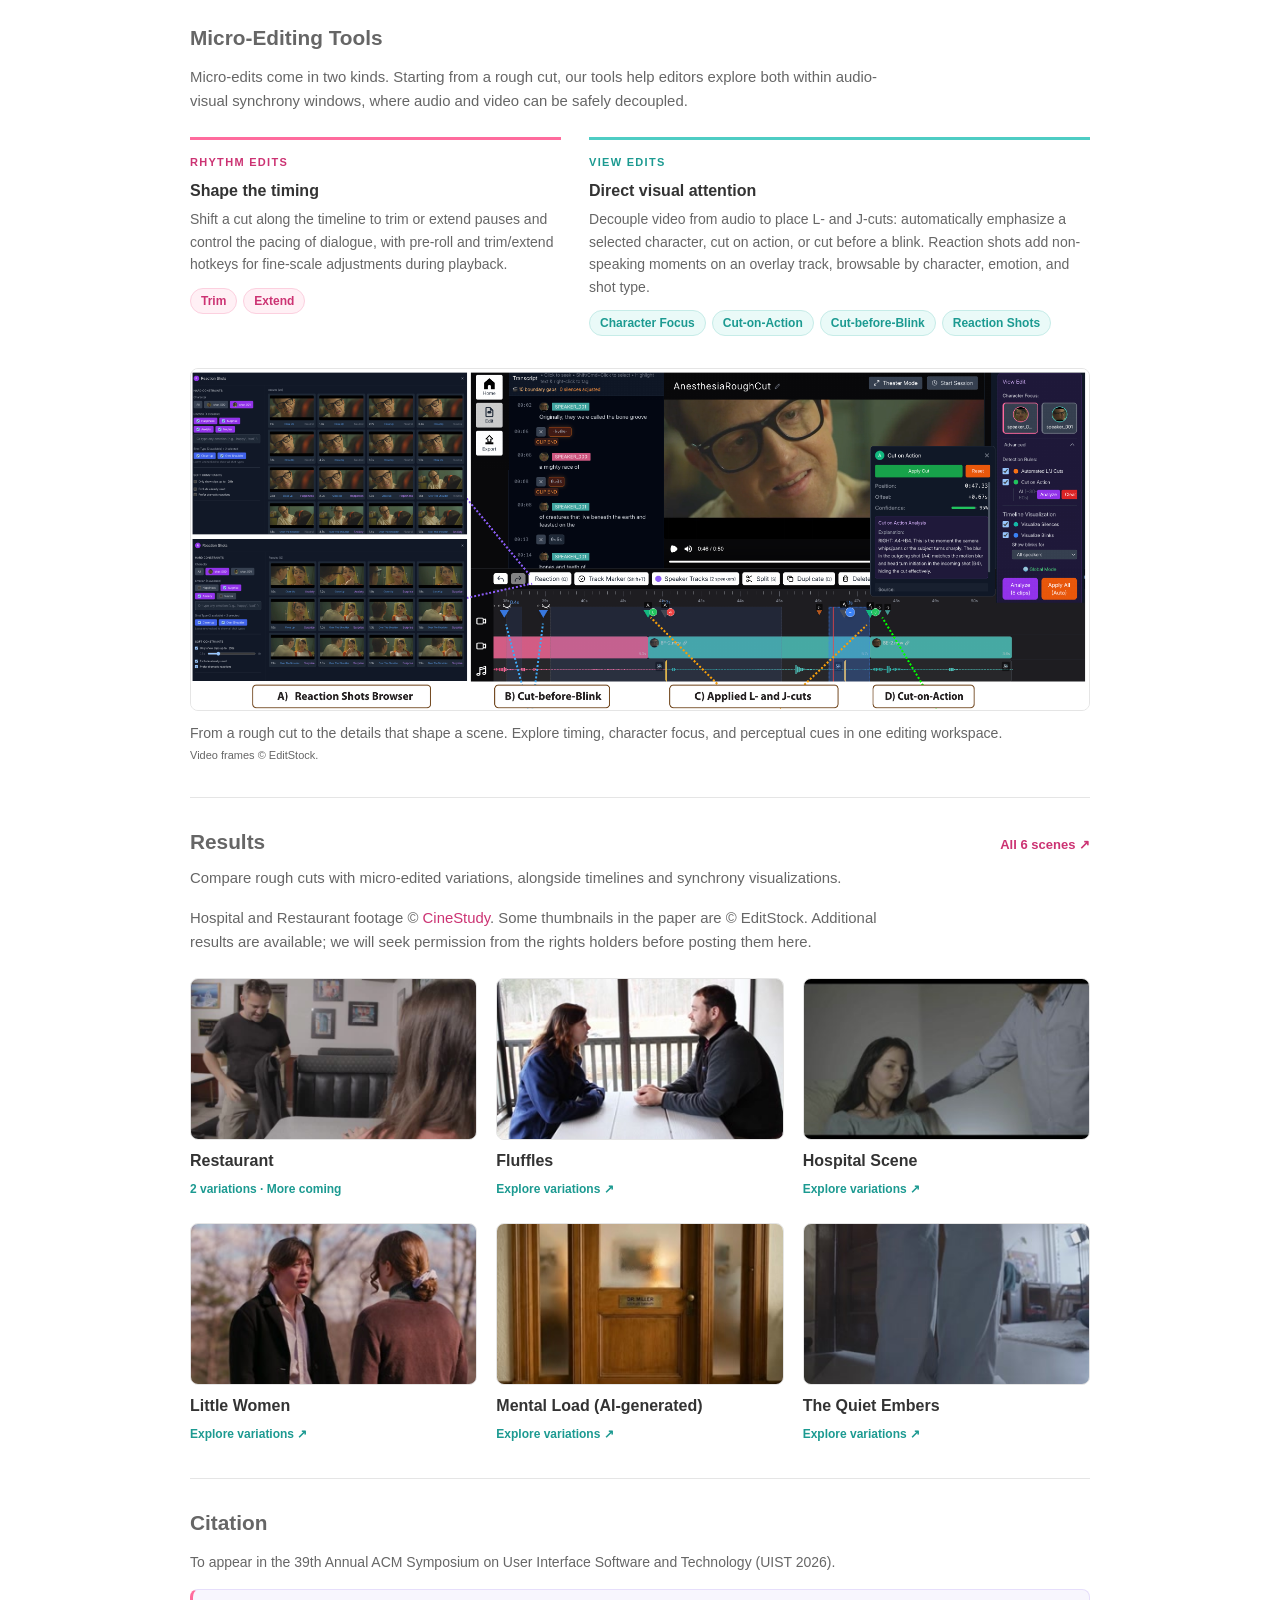
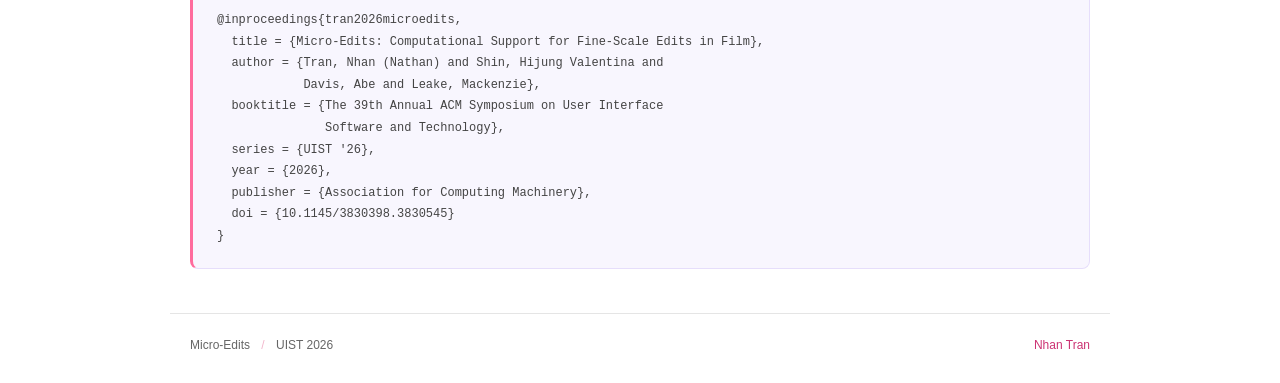
==== commit 27222b82: "minor edit" ====
--- a/index.html
+++ b/index.html
@@ -16,7 +16,7 @@
   <main id="main">
     <header class="hero wrap">
       <h1>Micro-Edits: Computational Support for Fine-Scale Edits in Film</h1>
-      <p class="venue"><span class="pill">UIST 2026</span><span class="pill award"><span aria-hidden="true">🏆</span> Honorable Mention Award</span></p>
+      <p class="venue"><span class="pill">UIST 2026</span><span class="pill award"><span aria-hidden="true">🏆</span> Best Paper Honorable Mention</span></p>
       <div class="authors">
         <span><a href="https://trannhan.com">Nhan (Nathan) Tran</a><sup>1,2*</sup></span>
         <span><a href="https://hishin.github.io/">Hijung Valentina Shin</a><sup>2</sup></span>
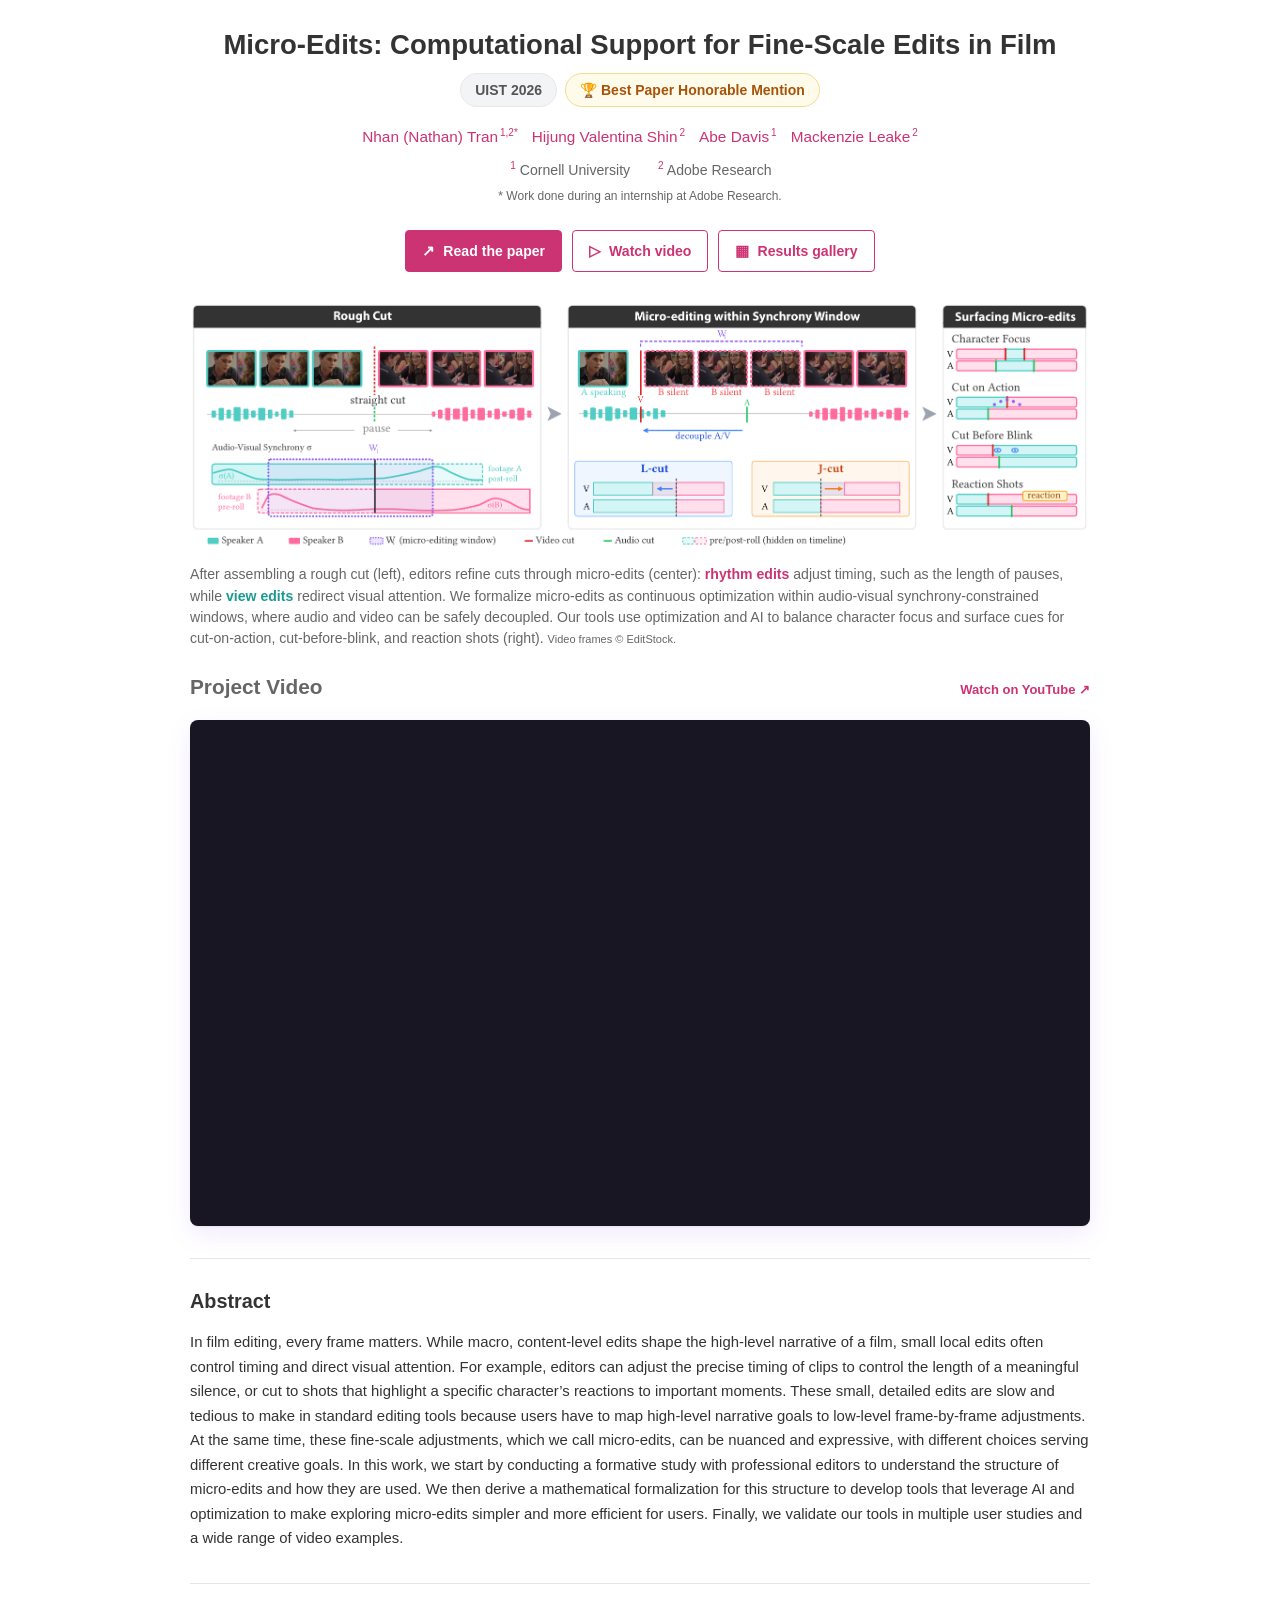
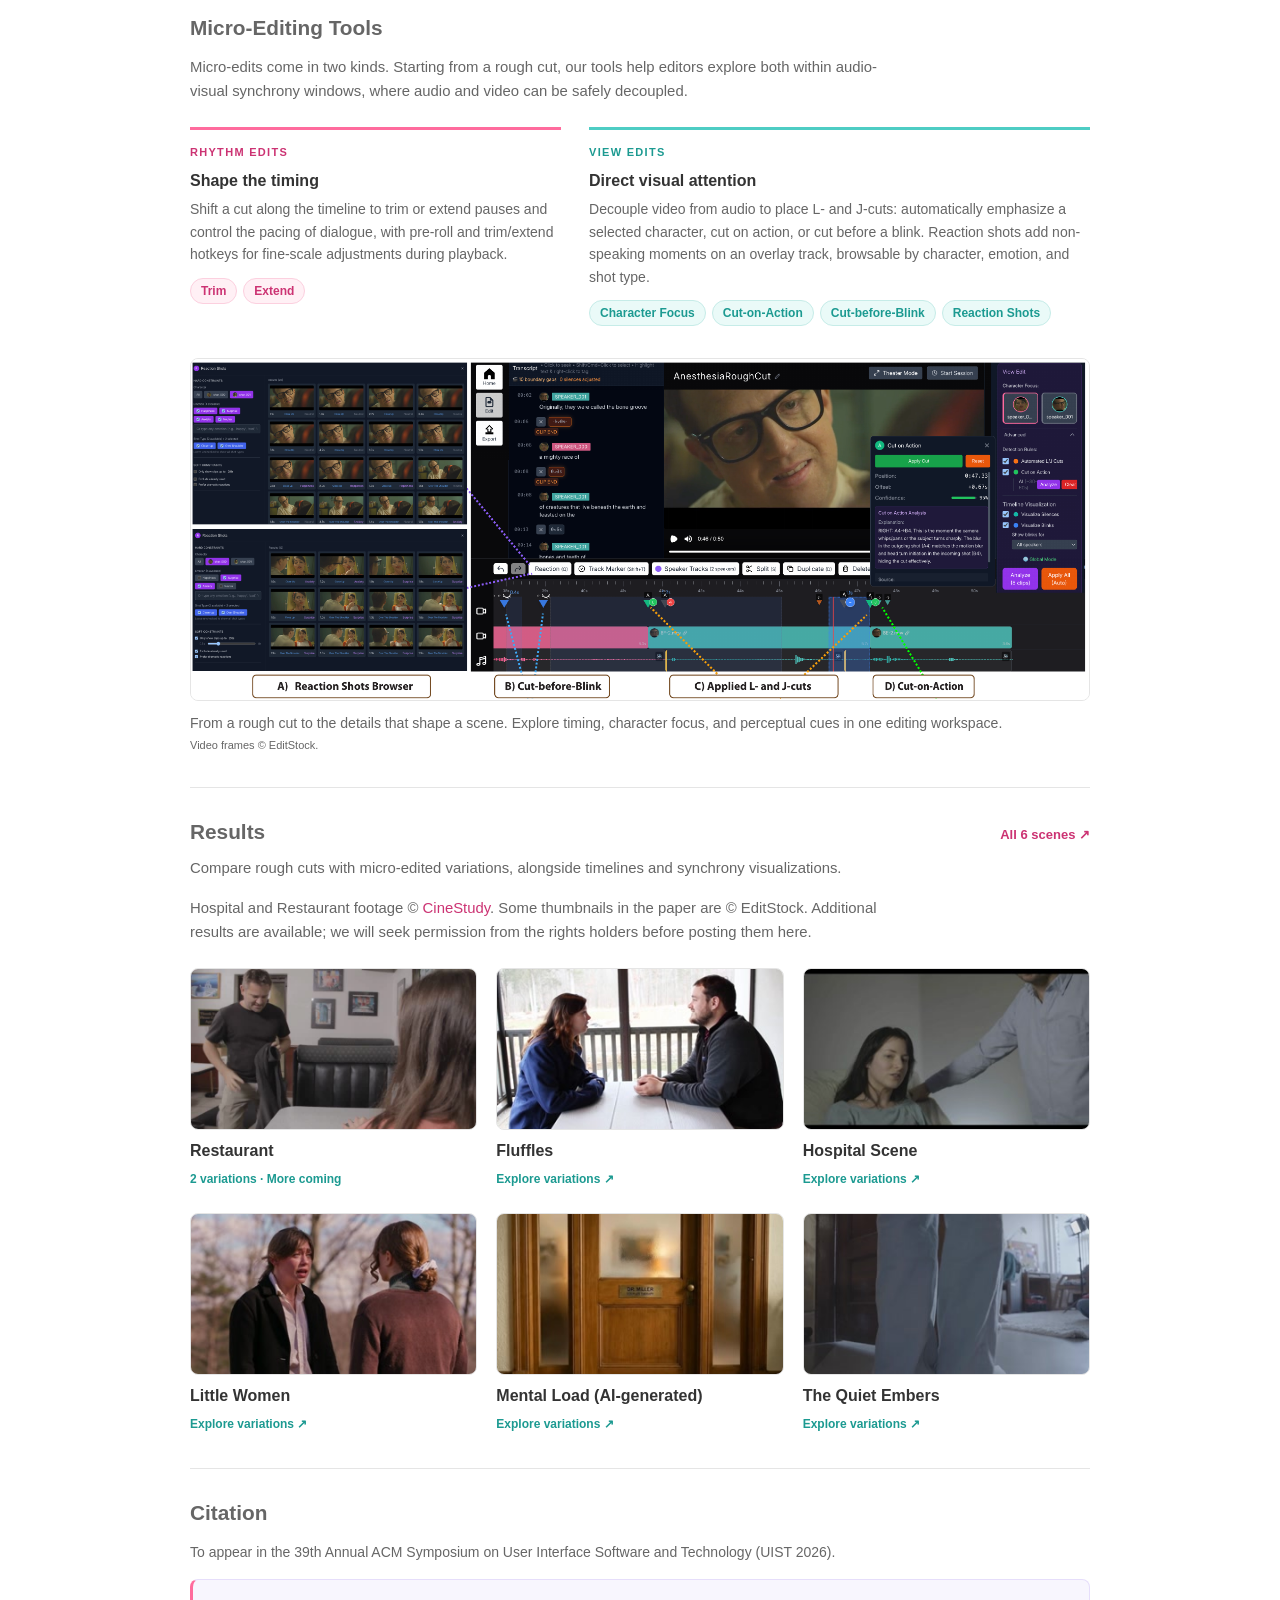
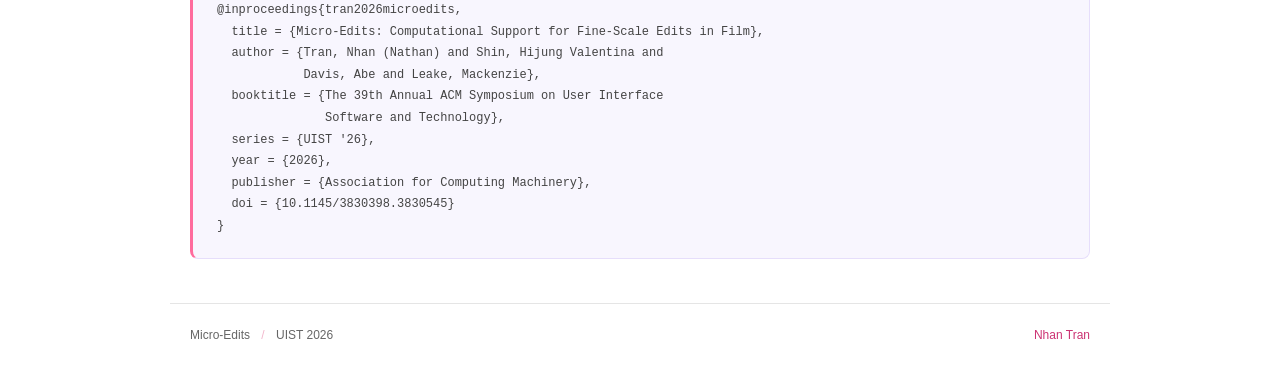
==== commit 36d13e64: "fit video to screen width" ====
--- a/index.html
+++ b/index.html
@@ -9,7 +9,7 @@
   <meta property="og:description" content="Every frame matters. Computational support for fine-scale edits in film.">
   <meta property="og:type" content="website">
   <title>Micro-Edits | UIST 2026</title>
-  <link rel="stylesheet" href="styles.css?v=11">
+  <link rel="stylesheet" href="styles.css?v=12">
 </head>
 <body>
   <a class="skip-link" href="#main">Skip to content</a>
@@ -38,15 +38,15 @@
         <figcaption>After assembling a rough cut (left), editors refine cuts through micro-edits (center): <strong class="rhythm">rhythm edits</strong> adjust timing, such as the length of pauses, while <strong class="view">view edits</strong> redirect visual attention. We formalize micro-edits as continuous optimization within audio-visual synchrony-constrained windows, where audio and video can be safely decoupled. Our tools use optimization and AI to balance character focus and surface cues for cut-on-action, cut-before-blink, and reaction shots (right). <span class="credit">Video frames © EditStock.</span></figcaption>
       </figure>
 
+      <section id="video" class="section">
+        <div class="section-heading"><div><h2>Project Video</h2></div><a class="text-link" href="https://youtu.be/fQ0H7zXTITc">Watch on YouTube ↗</a></div>
+        <div class="video-frame"><iframe src="https://www.youtube-nocookie.com/embed/fQ0H7zXTITc" title="Micro-Edits project video — UIST 2026" loading="lazy" allow="accelerometer; autoplay; clipboard-write; encrypted-media; gyroscope; picture-in-picture; web-share" referrerpolicy="strict-origin-when-cross-origin" allowfullscreen></iframe></div>
+      </section>
+
       <section id="abstract" class="abstract section">
         
         <h2>Abstract</h2>
         <p>In film editing, every frame matters. While macro, content-level edits shape the high-level narrative of a film, small local edits often control timing and direct visual attention. For example, editors can adjust the precise timing of clips to control the length of a meaningful silence, or cut to shots that highlight a specific character’s reactions to important moments. These small, detailed edits are slow and tedious to make in standard editing tools because users have to map high-level narrative goals to low-level frame-by-frame adjustments. At the same time, these fine-scale adjustments, which we call micro-edits, can be nuanced and expressive, with different choices serving different creative goals. In this work, we start by conducting a formative study with professional editors to understand the structure of micro-edits and how they are used. We then derive a mathematical formalization for this structure to develop tools that leverage AI and optimization to make exploring micro-edits simpler and more efficient for users. Finally, we validate our tools in multiple user studies and a wide range of video examples.</p>
-      </section>
-
-      <section id="video" class="section">
-        <div class="section-heading"><div><h2>Project Video</h2></div><a class="text-link" href="https://youtu.be/fQ0H7zXTITc">Watch on YouTube ↗</a></div>
-        <div class="video-frame"><iframe src="https://www.youtube-nocookie.com/embed/fQ0H7zXTITc" title="Micro-Edits project video — UIST 2026" loading="lazy" allow="accelerometer; autoplay; clipboard-write; encrypted-media; gyroscope; picture-in-picture; web-share" referrerpolicy="strict-origin-when-cross-origin" allowfullscreen></iframe></div>
       </section>
 
       <section class="section" aria-labelledby="approach-heading">
@@ -105,6 +105,7 @@
   </main>
   <footer class="wrap"><span>Micro-Edits <span class="footer-divider">/</span> UIST 2026</span><span><a href="https://trannhan.com">Nhan Tran</a></span></footer>
   <!-- Default Statcounter code for MicroEdits http://microedits.github.io/ -->
+  <script src="assets/project-video.js?v=2" defer></script>
   <script type="text/javascript">
   var sc_project=13355166;
   var sc_invisible=1;
--- a/styles.css
+++ b/styles.css
@@ -99,8 +99,9 @@
 .section-intro:last-of-type { margin-bottom: 0; }
 
 /* ---------- Video ---------- */
+#video { scroll-margin-top: 12px; }
 .video-frame {
-  aspect-ratio: 16 / 9; background: #191623; overflow: hidden; border-radius: 8px; margin-top: 8px;
+  margin-inline: auto; aspect-ratio: 16 / 9; background: #191623; overflow: hidden; border-radius: 8px; margin-top: 8px;
   box-shadow: 0 1px 2px rgba(0, 0, 0, .06), 0 8px 24px rgba(139, 92, 246, .12);
 }
 iframe { width: 100%; height: 100%; border: 0; display: block; }
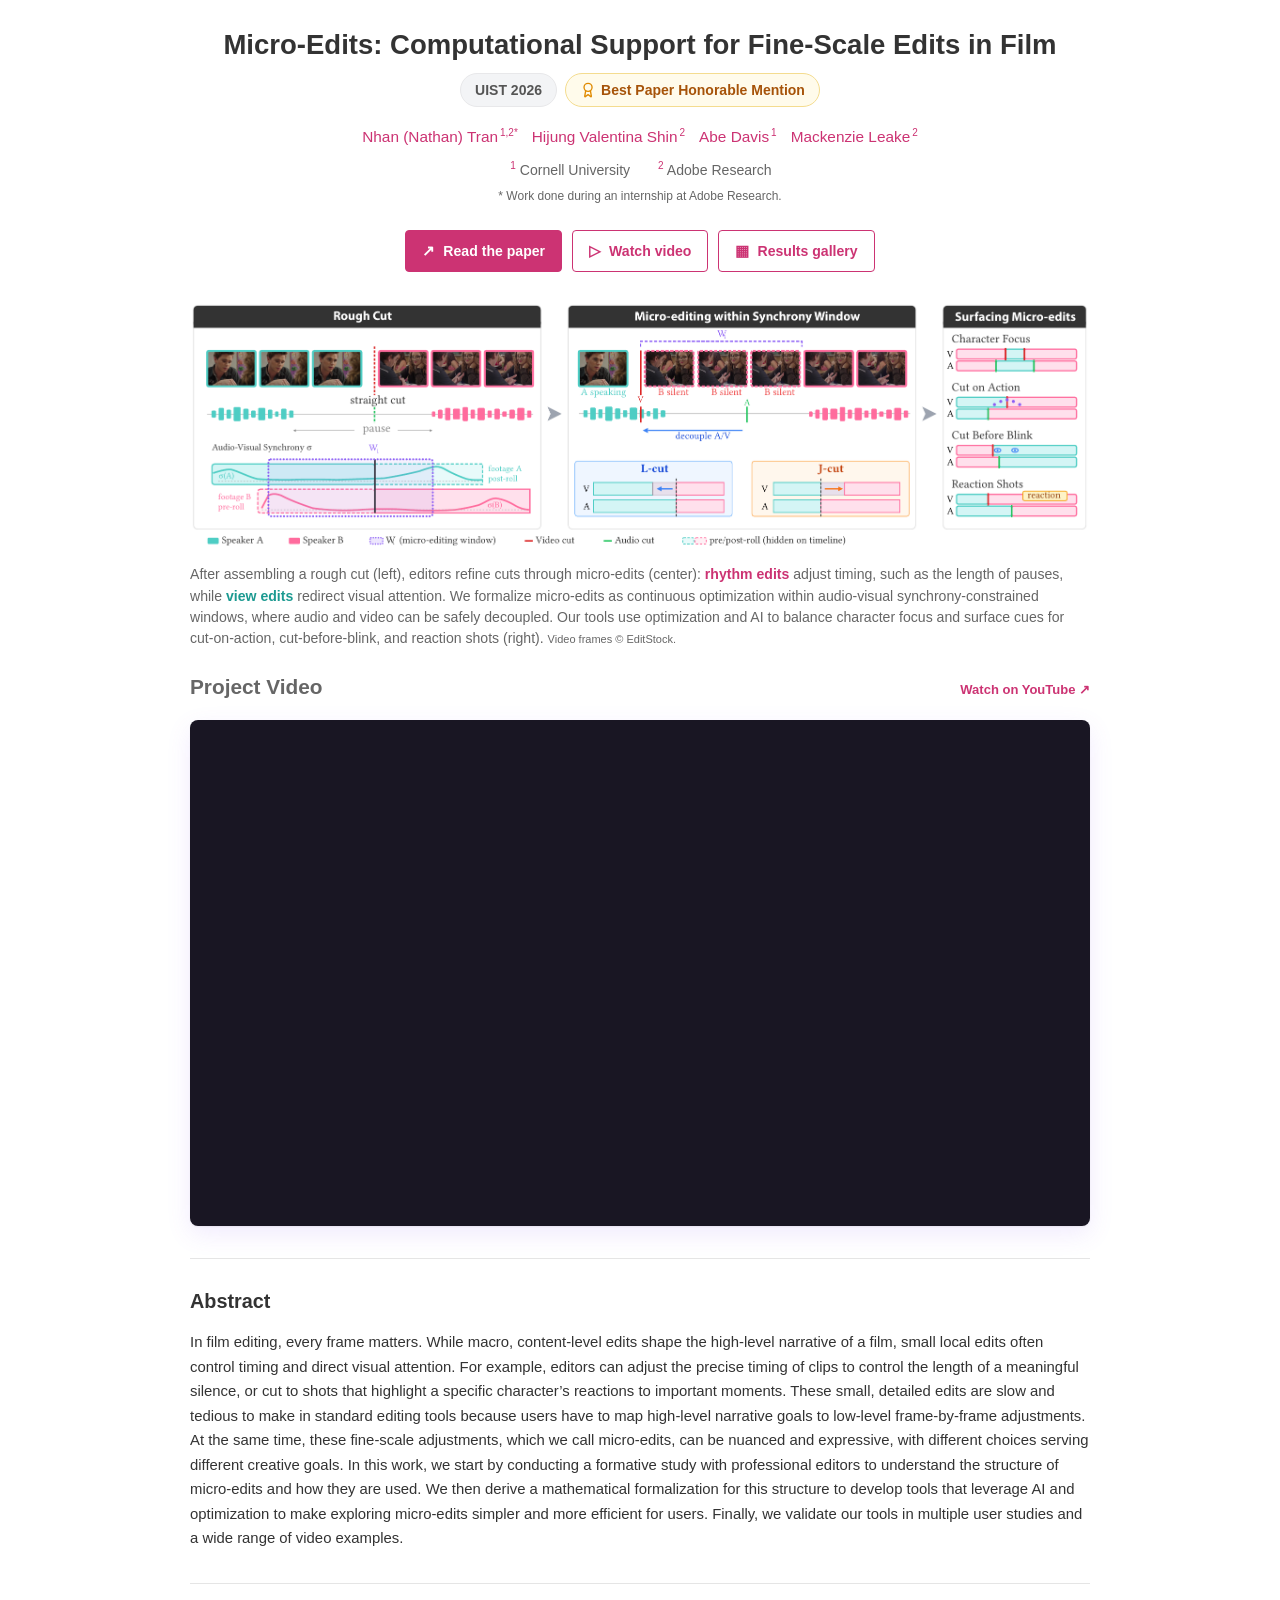
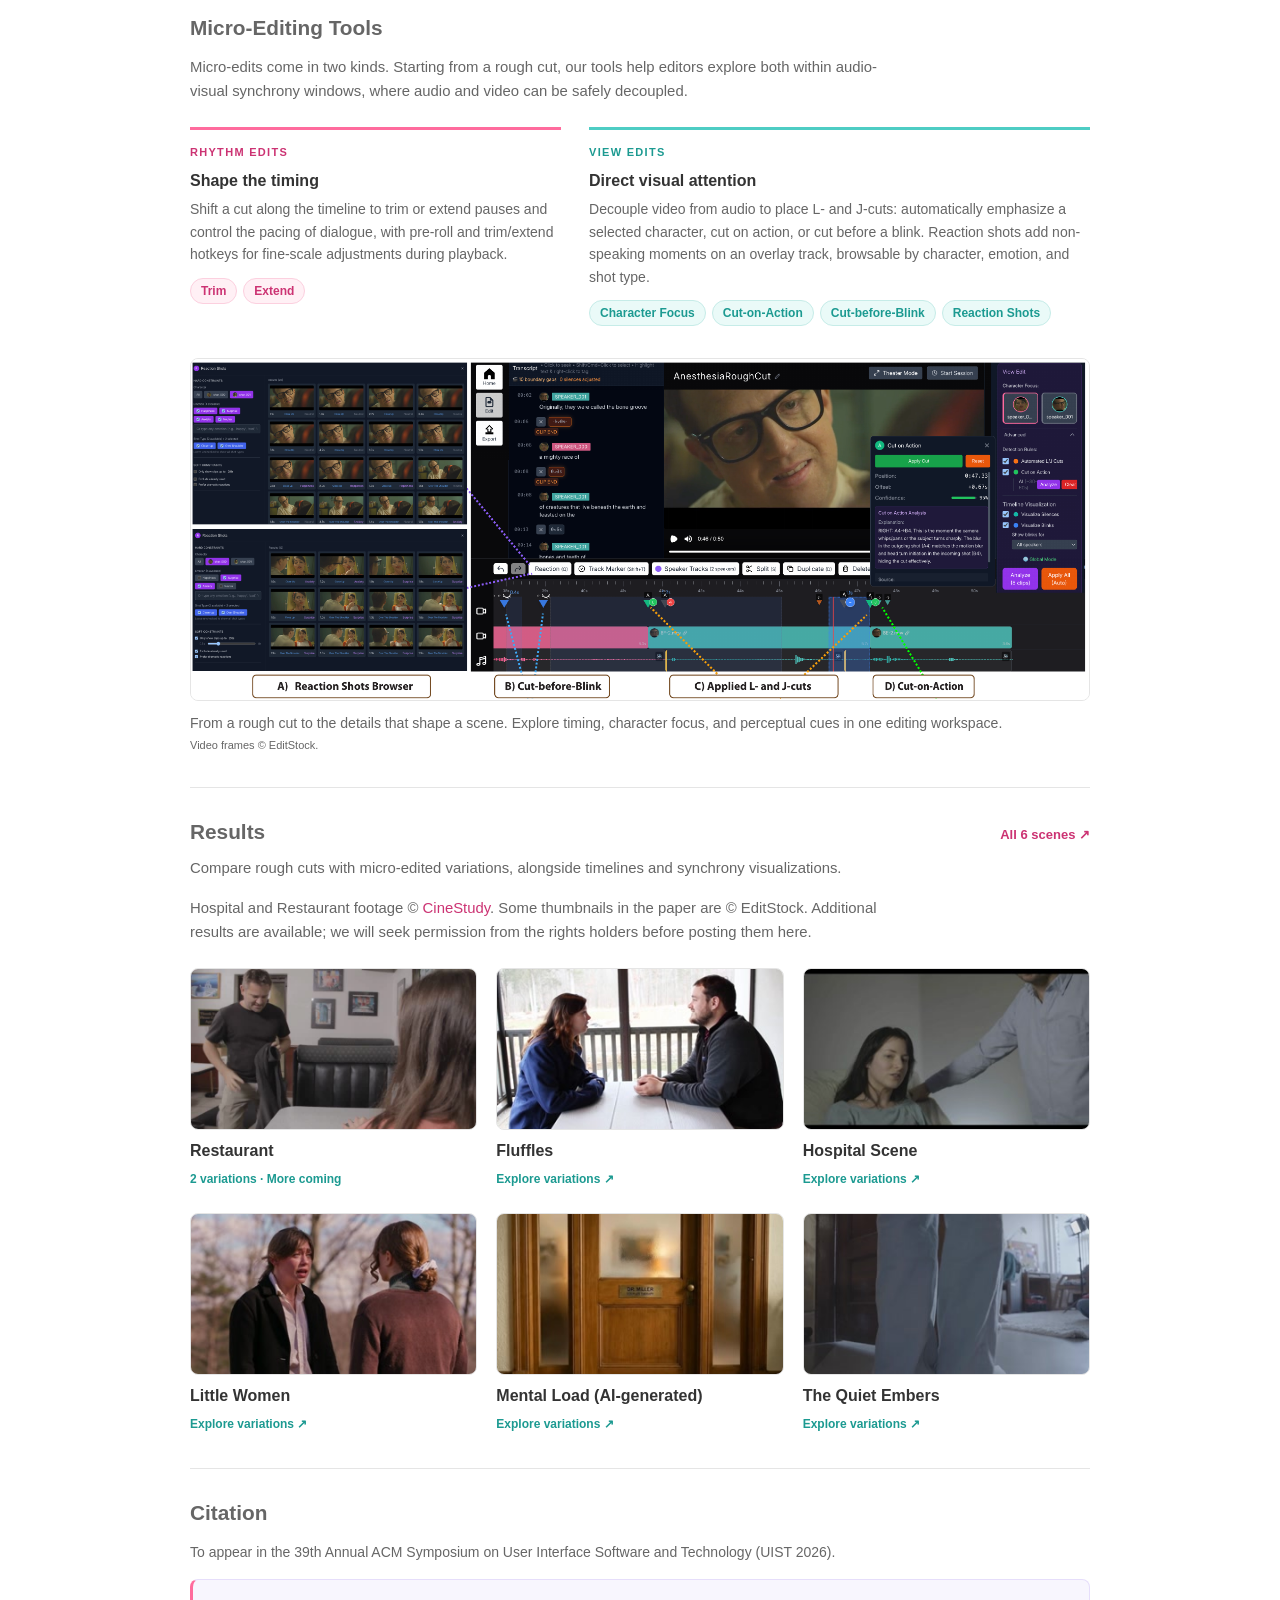
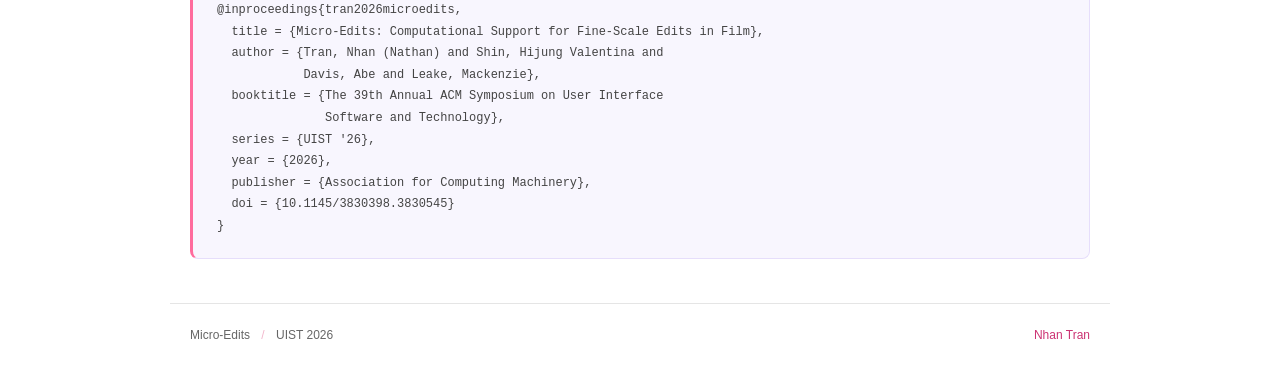
==== commit b8325a22: "update icon" ====
--- a/index.html
+++ b/index.html
@@ -9,14 +9,14 @@
   <meta property="og:description" content="Every frame matters. Computational support for fine-scale edits in film.">
   <meta property="og:type" content="website">
   <title>Micro-Edits | UIST 2026</title>
-  <link rel="stylesheet" href="styles.css?v=12">
+  <link rel="stylesheet" href="styles.css?v=13">
 </head>
 <body>
   <a class="skip-link" href="#main">Skip to content</a>
   <main id="main">
     <header class="hero wrap">
       <h1>Micro-Edits: Computational Support for Fine-Scale Edits in Film</h1>
-      <p class="venue"><span class="pill">UIST 2026</span><span class="pill award"><span aria-hidden="true">🏆</span> Best Paper Honorable Mention</span></p>
+      <p class="venue"><span class="pill">UIST 2026</span><span class="pill award"><svg class="award-icon" aria-hidden="true" viewBox="0 0 24 24" fill="none" stroke="currentColor" stroke-width="2" stroke-linecap="round" stroke-linejoin="round"><path d="m15.477 12.89 1.515 8.526a.5.5 0 0 1-.81.47l-3.58-2.687a1 1 0 0 0-1.197 0l-3.586 2.686a.5.5 0 0 1-.81-.469l1.514-8.526"/><circle cx="12" cy="8" r="6"/></svg>Best Paper Honorable Mention</span></p>
       <div class="authors">
         <span><a href="https://trannhan.com">Nhan (Nathan) Tran</a><sup>1,2*</sup></span>
         <span><a href="https://hishin.github.io/">Hijung Valentina Shin</a><sup>2</sup></span>
--- a/styles.css
+++ b/styles.css
@@ -48,6 +48,7 @@
   background: #f3f4f6; color: #555; font-size: 14px; font-weight: 600; white-space: nowrap;
 }
 .pill.award { border-color: #f4dc8f; background: #fffbeb; color: #a65309; }
+.award-icon { width: 1.15em; height: 1.15em; margin-right: 5px; vertical-align: -0.2em; color: #e08a00; }
 .authors { display: flex; justify-content: center; flex-wrap: wrap; column-gap: 14px; row-gap: 5px; margin: 0; font-size: calc(0.8rem + 0.2vw); }
 .authors > span, .authors a { color: var(--pink); }
 .authors a:hover { color: #b02a62; text-decoration: underline; }
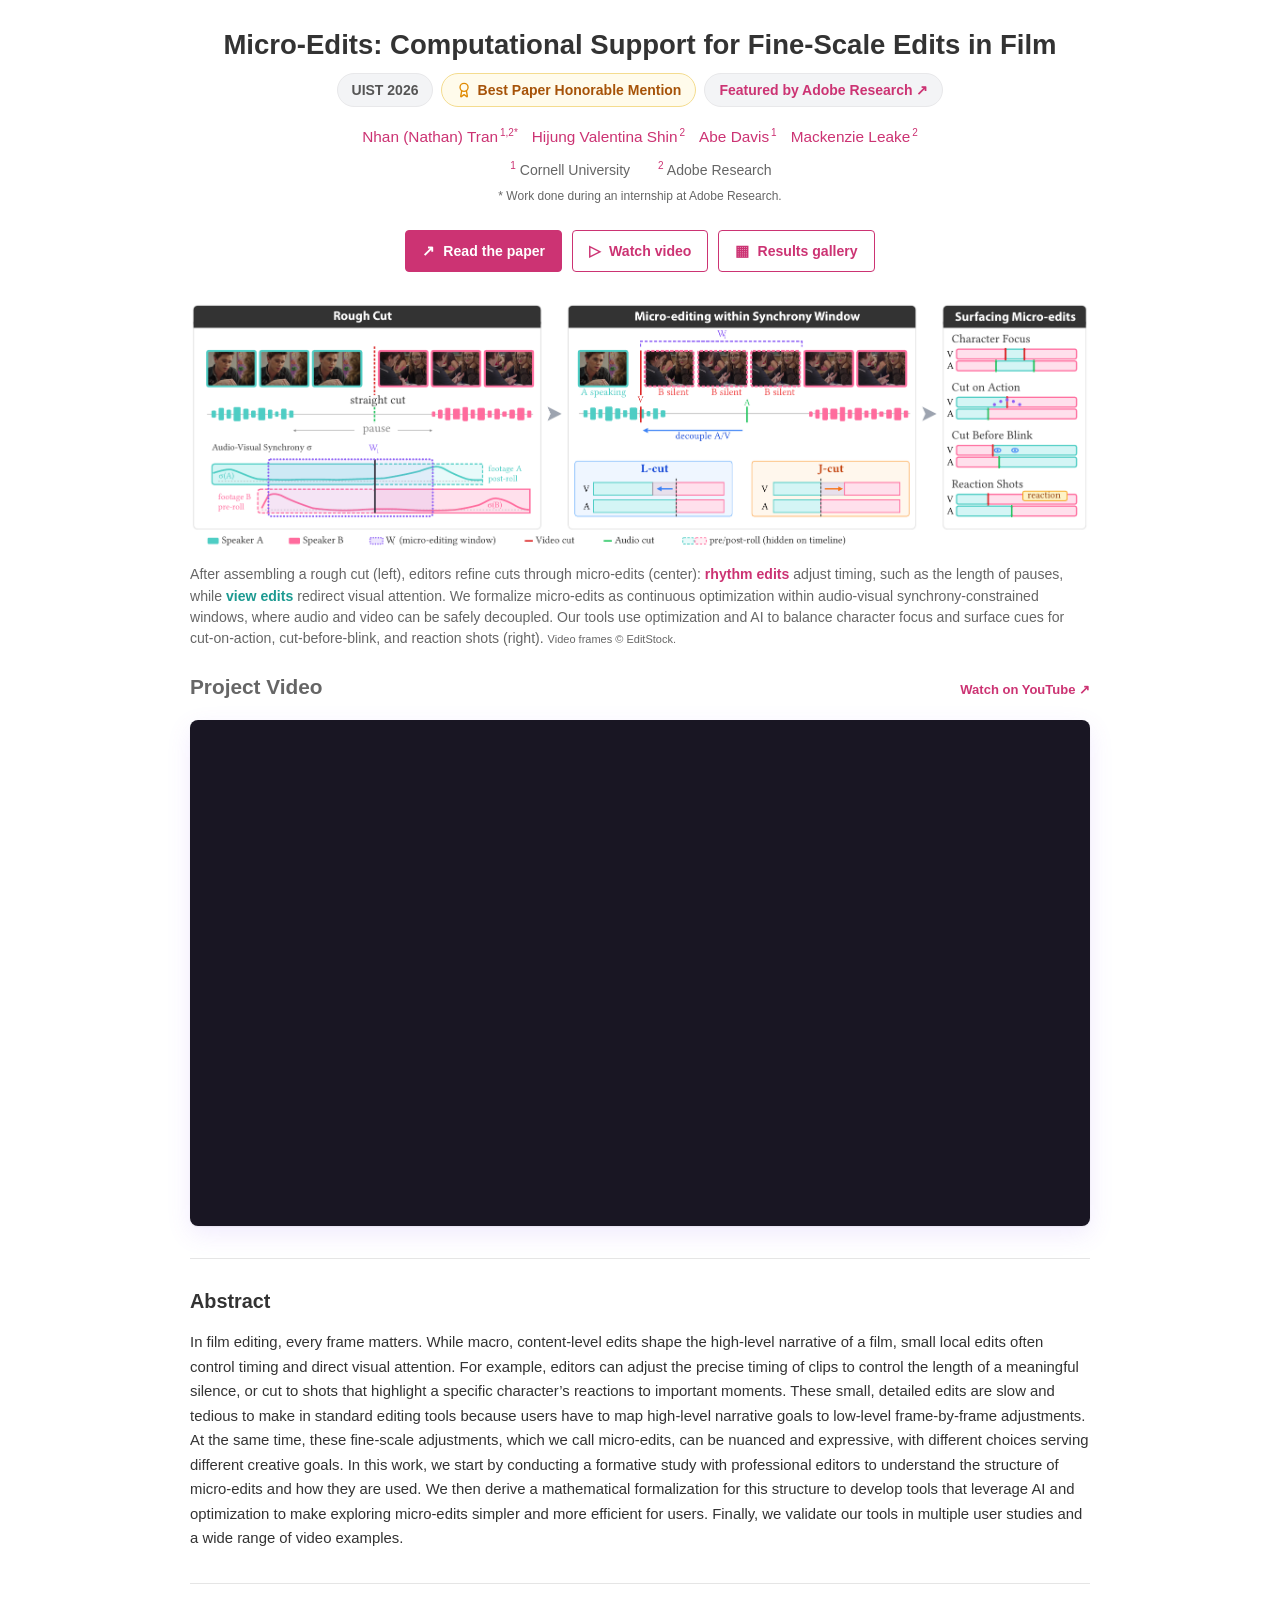
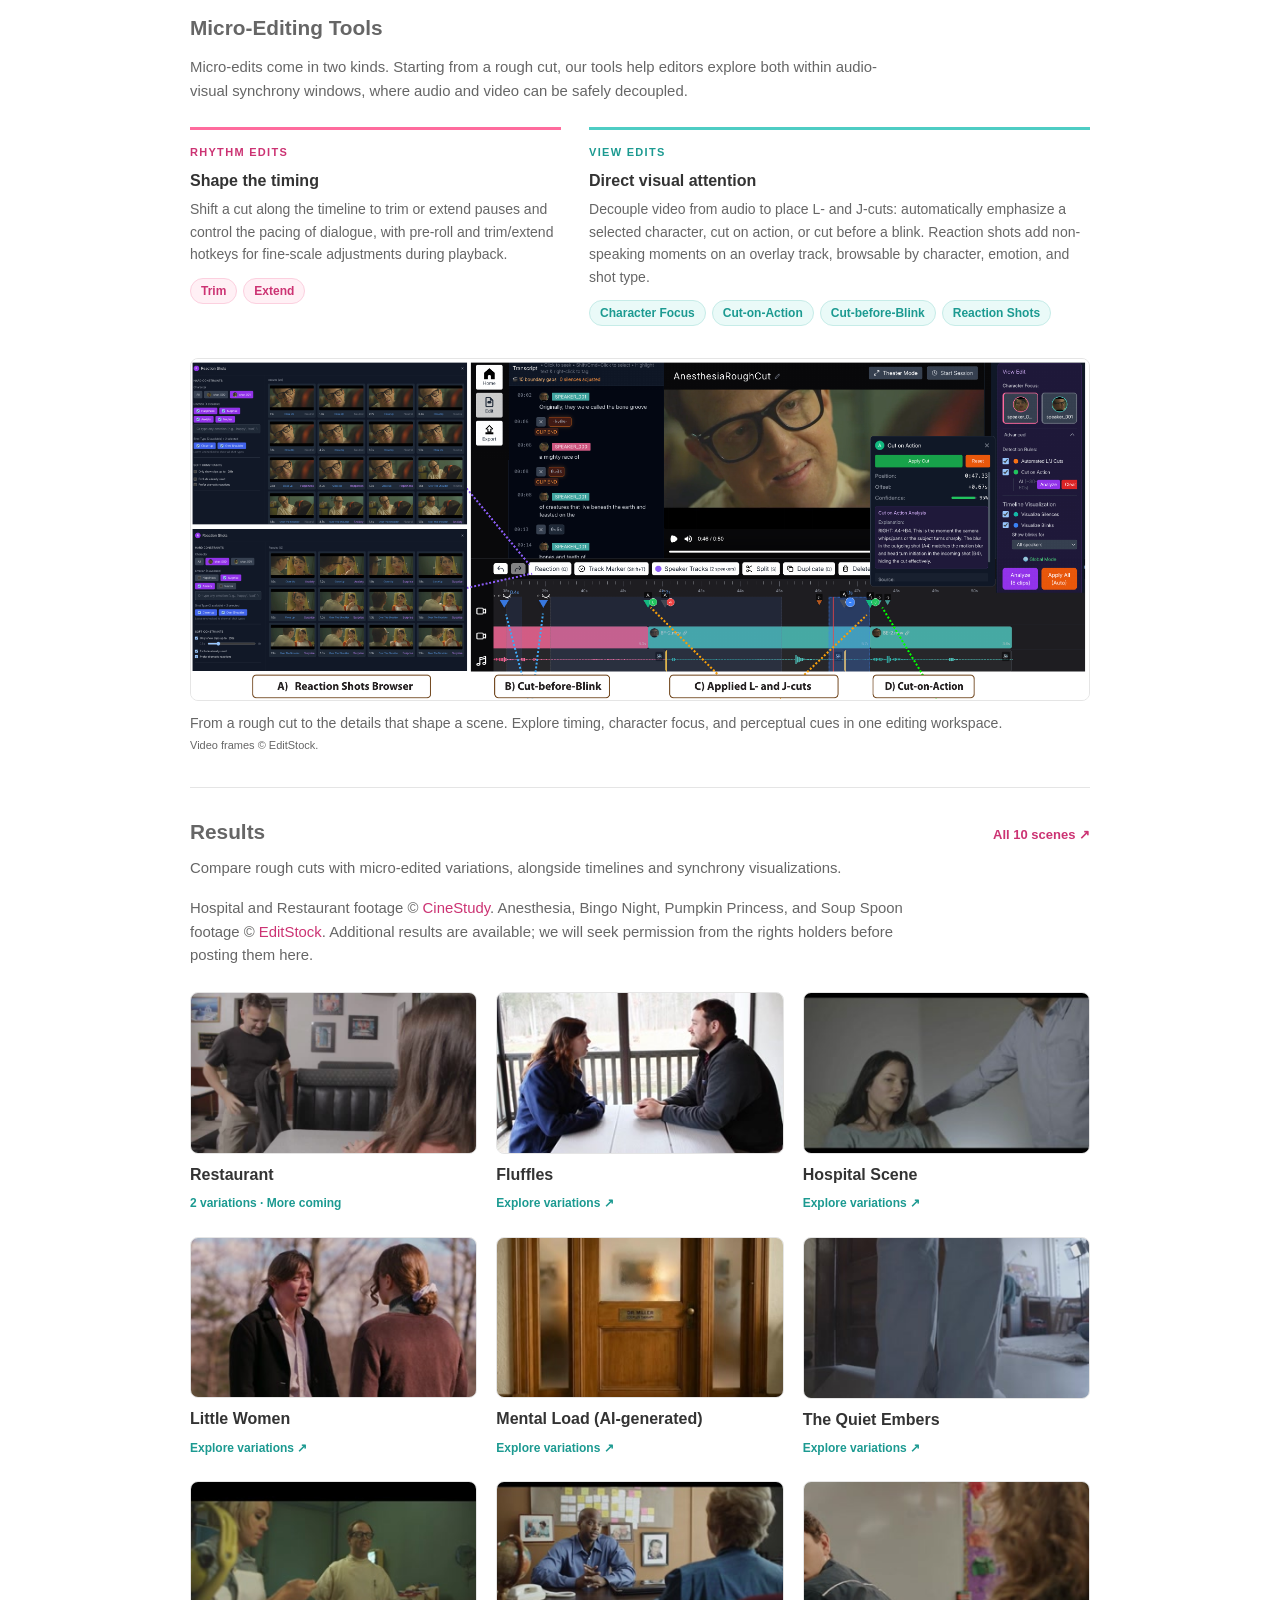
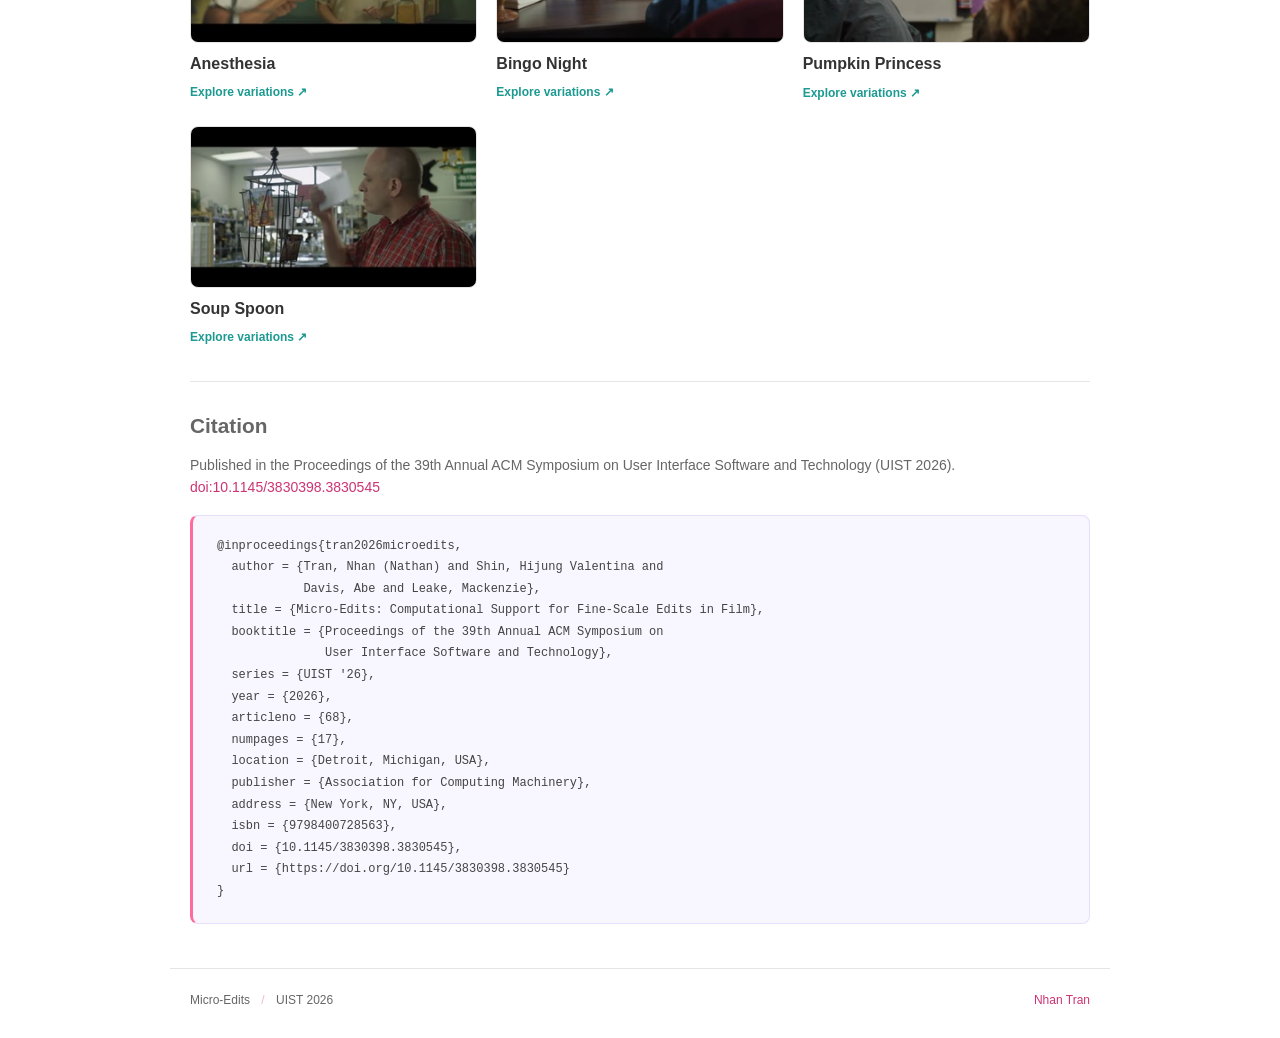
==== commit fd32212c: "update adobe public feature" ====
--- a/index.html
+++ b/index.html
@@ -9,14 +9,14 @@
   <meta property="og:description" content="Every frame matters. Computational support for fine-scale edits in film.">
   <meta property="og:type" content="website">
   <title>Micro-Edits | UIST 2026</title>
-  <link rel="stylesheet" href="styles.css?v=13">
+  <link rel="stylesheet" href="styles.css?v=14">
 </head>
 <body>
   <a class="skip-link" href="#main">Skip to content</a>
   <main id="main">
     <header class="hero wrap">
       <h1>Micro-Edits: Computational Support for Fine-Scale Edits in Film</h1>
-      <p class="venue"><span class="pill">UIST 2026</span><span class="pill award"><svg class="award-icon" aria-hidden="true" viewBox="0 0 24 24" fill="none" stroke="currentColor" stroke-width="2" stroke-linecap="round" stroke-linejoin="round"><path d="m15.477 12.89 1.515 8.526a.5.5 0 0 1-.81.47l-3.58-2.687a1 1 0 0 0-1.197 0l-3.586 2.686a.5.5 0 0 1-.81-.469l1.514-8.526"/><circle cx="12" cy="8" r="6"/></svg>Best Paper Honorable Mention</span></p>
+      <p class="venue"><span class="pill">UIST 2026</span><span class="pill award"><svg class="award-icon" aria-hidden="true" viewBox="0 0 24 24" fill="none" stroke="currentColor" stroke-width="2" stroke-linecap="round" stroke-linejoin="round"><path d="m15.477 12.89 1.515 8.526a.5.5 0 0 1-.81.47l-3.58-2.687a1 1 0 0 0-1.197 0l-3.586 2.686a.5.5 0 0 1-.81-.469l1.514-8.526"/><circle cx="12" cy="8" r="6"/></svg>Best Paper Honorable Mention</span><a class="pill pill-link" href="https://x.com/AdobeResearch/status/2118121400636448825">Featured by Adobe Research <span aria-hidden="true">↗</span></a></p>
       <div class="authors">
         <span><a href="https://trannhan.com">Nhan (Nathan) Tran</a><sup>1,2*</sup></span>
         <span><a href="https://hishin.github.io/">Hijung Valentina Shin</a><sup>2</sup></span>
@@ -26,7 +26,7 @@
       <p class="affiliations"><span><sup>1</sup> Cornell University</span><span><sup>2</sup> Adobe Research</span></p>
       <p class="internship">* Work done during an internship at Adobe Research.</p>
       <div class="resource-links">
-        <a class="button primary" href="pdf/micro_edits_final.pdf"><span aria-hidden="true">↗</span> Read the paper</a>
+        <a class="button primary" href="https://dl.acm.org/doi/10.1145/3830398.3830545"><span aria-hidden="true">↗</span> Read the paper</a>
         <a class="button" href="#video"><span aria-hidden="true">▷</span> Watch video</a>
         <a class="button" href="gallery/index.html"><span aria-hidden="true">▦</span> Results gallery</a>
       </div>
@@ -73,9 +73,9 @@
       </section>
 
       <section id="results" class="section">
-        <div class="section-heading"><div><h2>Results</h2></div><a class="text-link" href="gallery/index.html">All 6 scenes ↗</a></div>
+        <div class="section-heading"><div><h2>Results</h2></div><a class="text-link" href="gallery/index.html">All 10 scenes ↗</a></div>
         <p class="section-intro">Compare rough cuts with micro-edited variations, alongside timelines and synchrony visualizations.</p>
-        <p class="section-intro">Hospital and Restaurant footage © <a href="https://cinestudy.org/">CineStudy</a>. Some thumbnails in the paper are © EditStock. Additional results are available; we will seek permission from the rights holders before posting them here.</p>
+        <p class="section-intro">Hospital and Restaurant footage © <a href="https://cinestudy.org/">CineStudy</a>. Anesthesia, Bingo Night, Pumpkin Princess, and Soup Spoon footage © <a href="https://editstock.com/">EditStock</a>. Additional results are available; we will seek permission from the rights holders before posting them here.</p>
         <div class="results-grid">
           <a class="scene" href="gallery/RestaurantRoughCut.html"><img src="gallery/thumbnails/RestaurantRoughCut_thumb.jpg" alt="A scene from Restaurant" loading="lazy"><div><h3>Restaurant</h3><span>2 variations · More coming</span></div></a>
           <a class="scene" href="gallery/FlufflesRoughCut.html"><img src="gallery/thumbnails/FlufflesRoughCut_thumb.jpg" alt="A scene from Fluffles" loading="lazy"><div><h3>Fluffles</h3><span>Explore variations ↗</span></div></a>
@@ -83,22 +83,32 @@
           <a class="scene" href="gallery/LittleWomenRoughCut.html"><img src="gallery/thumbnails/LittleWomenRoughCut_thumb.jpg" alt="A scene from Little Women" loading="lazy"><div><h3>Little Women</h3><span>Explore variations ↗</span></div></a>
           <a class="scene" href="gallery/Metal_Load_RoughCut.html"><img src="gallery/thumbnails/Metal_Load_RoughCut_thumb.jpg" alt="A scene from Mental Load (AI-generated)" loading="lazy"><div><h3>Mental Load (AI-generated)</h3><span>Explore variations ↗</span></div></a>
           <a class="scene" href="gallery/TheQuietEmbers_RoughCut.html"><img src="gallery/thumbnails/TheQuietEmbers_RoughCut_thumb.jpg" alt="A scene from The Quiet Embers" loading="lazy"><div><h3>The Quiet Embers</h3><span>Explore variations ↗</span></div></a>
+          <a class="scene" href="gallery/AnesthesiaRoughCut.html"><img src="gallery/thumbnails/AnesthesiaRoughCut_thumb.jpg" alt="A scene from Anesthesia" loading="lazy"><div><h3>Anesthesia</h3><span>Explore variations ↗</span></div></a>
+          <a class="scene" href="gallery/BingoNightRoughCut.html"><img src="gallery/thumbnails/BingoNightRoughCut_thumb.jpg" alt="A scene from Bingo Night" loading="lazy"><div><h3>Bingo Night</h3><span>Explore variations ↗</span></div></a>
+          <a class="scene" href="gallery/PumpkinPrincessRoughtCut.html"><img src="gallery/thumbnails/PumpkinPrincessRoughtCut_thumb.jpg" alt="A scene from Pumpkin Princess" loading="lazy"><div><h3>Pumpkin Princess</h3><span>Explore variations ↗</span></div></a>
+          <a class="scene" href="gallery/SoupSpoon_RoughCut.html"><img src="gallery/thumbnails/SoupSpoon_RoughCut_thumb.jpg" alt="A scene from Soup Spoon" loading="lazy"><div><h3>Soup Spoon</h3><span>Explore variations ↗</span></div></a>
         </div>
       </section>
 
       <section id="citation" class="section citation">
         <h2>Citation</h2>
-        <p>To appear in the 39th Annual ACM Symposium on User Interface Software and Technology (UIST 2026).</p>
+        <p>Published in the Proceedings of the 39th Annual ACM Symposium on User Interface Software and Technology (UIST 2026). <a href="https://doi.org/10.1145/3830398.3830545">doi:10.1145/3830398.3830545</a></p>
         <pre><code>@inproceedings{tran2026microedits,
-  title = {Micro-Edits: Computational Support for Fine-Scale Edits in Film},
   author = {Tran, Nhan (Nathan) and Shin, Hijung Valentina and
             Davis, Abe and Leake, Mackenzie},
-  booktitle = {The 39th Annual ACM Symposium on User Interface
-               Software and Technology},
+  title = {Micro-Edits: Computational Support for Fine-Scale Edits in Film},
+  booktitle = {Proceedings of the 39th Annual ACM Symposium on
+               User Interface Software and Technology},
   series = {UIST '26},
   year = {2026},
+  articleno = {68},
+  numpages = {17},
+  location = {Detroit, Michigan, USA},
   publisher = {Association for Computing Machinery},
-  doi = {10.1145/3830398.3830545}
+  address = {New York, NY, USA},
+  isbn = {9798400728563},
+  doi = {10.1145/3830398.3830545},
+  url = {https://doi.org/10.1145/3830398.3830545}
 }</code></pre>
       </section>
     </div>
--- a/styles.css
+++ b/styles.css
@@ -48,6 +48,8 @@
   background: #f3f4f6; color: #555; font-size: 14px; font-weight: 600; white-space: nowrap;
 }
 .pill.award { border-color: #f4dc8f; background: #fffbeb; color: #a65309; }
+a.pill-link { color: var(--pink); }
+a.pill-link:hover { border-color: #f5c2d6; background: var(--pink-tint); color: #b8285f; text-decoration: none; }
 .award-icon { width: 1.15em; height: 1.15em; margin-right: 5px; vertical-align: -0.2em; color: #e08a00; }
 .authors { display: flex; justify-content: center; flex-wrap: wrap; column-gap: 14px; row-gap: 5px; margin: 0; font-size: calc(0.8rem + 0.2vw); }
 .authors > span, .authors a { color: var(--pink); }
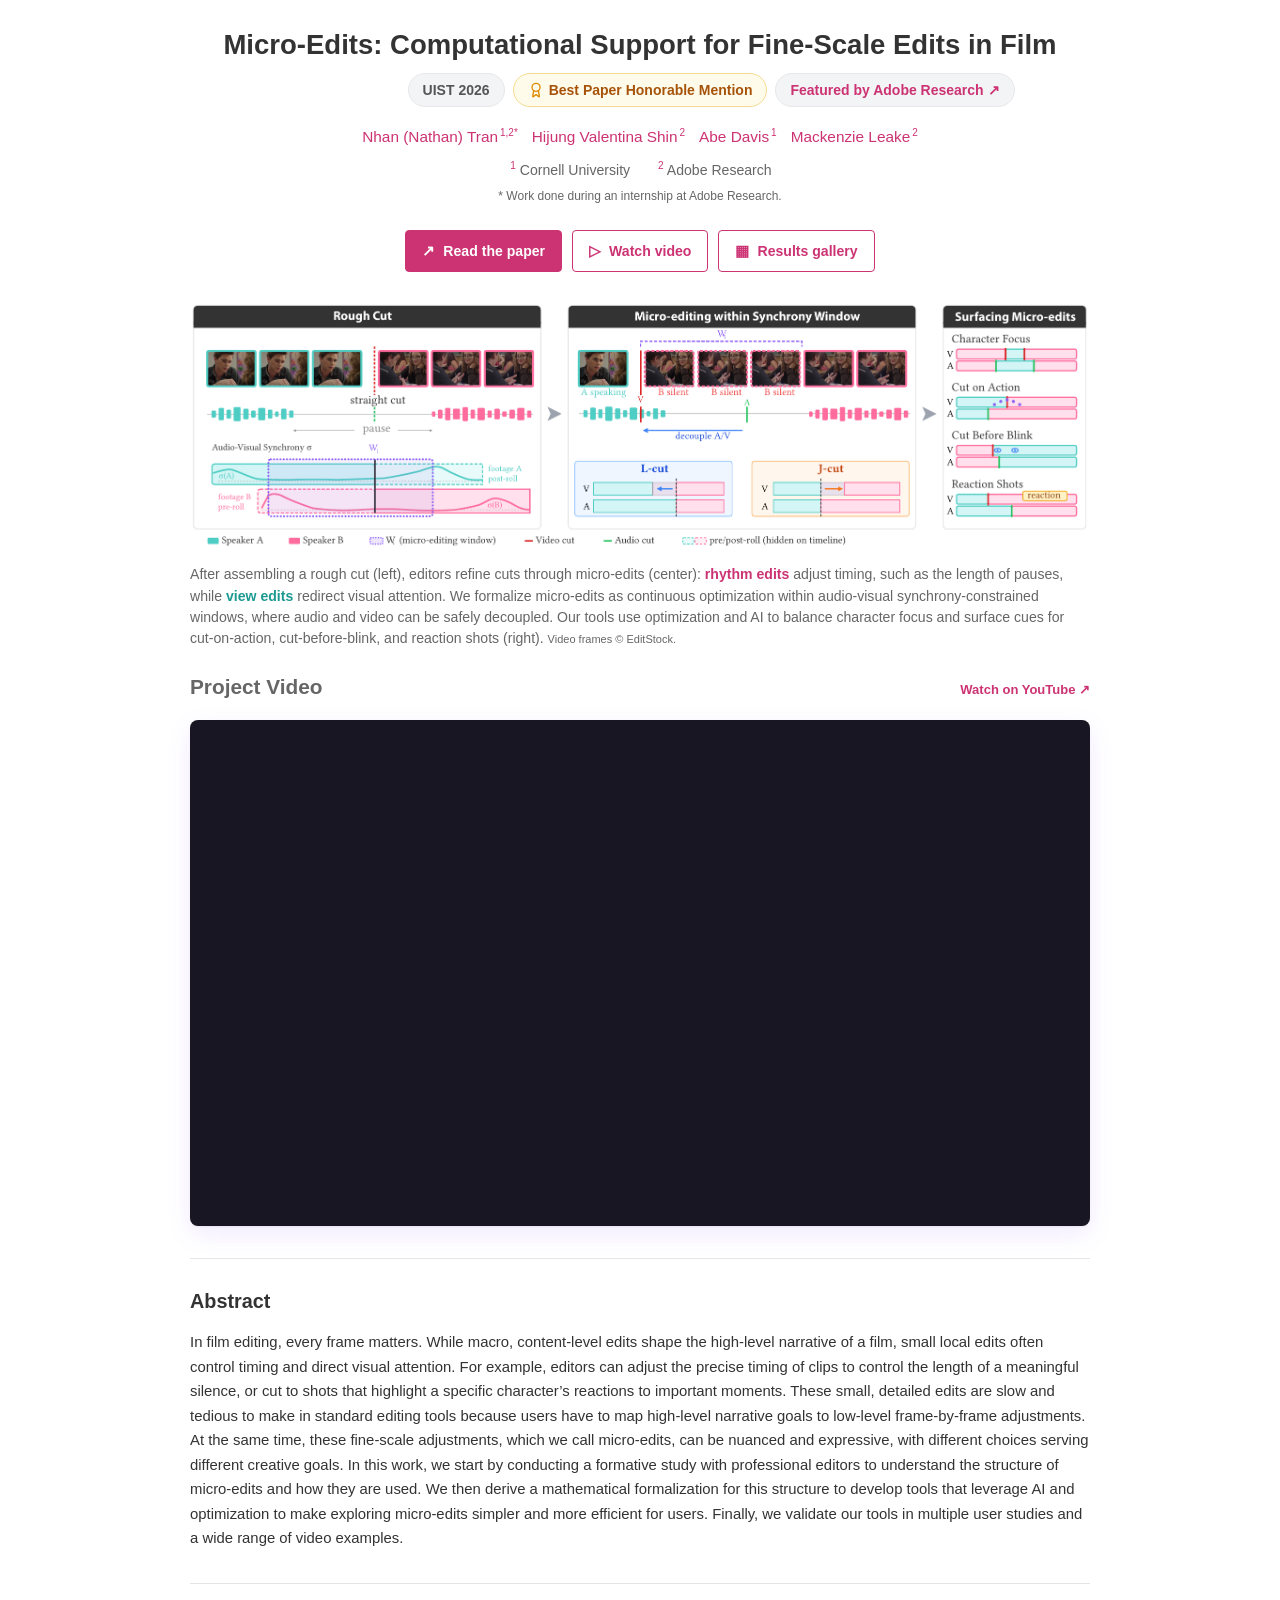
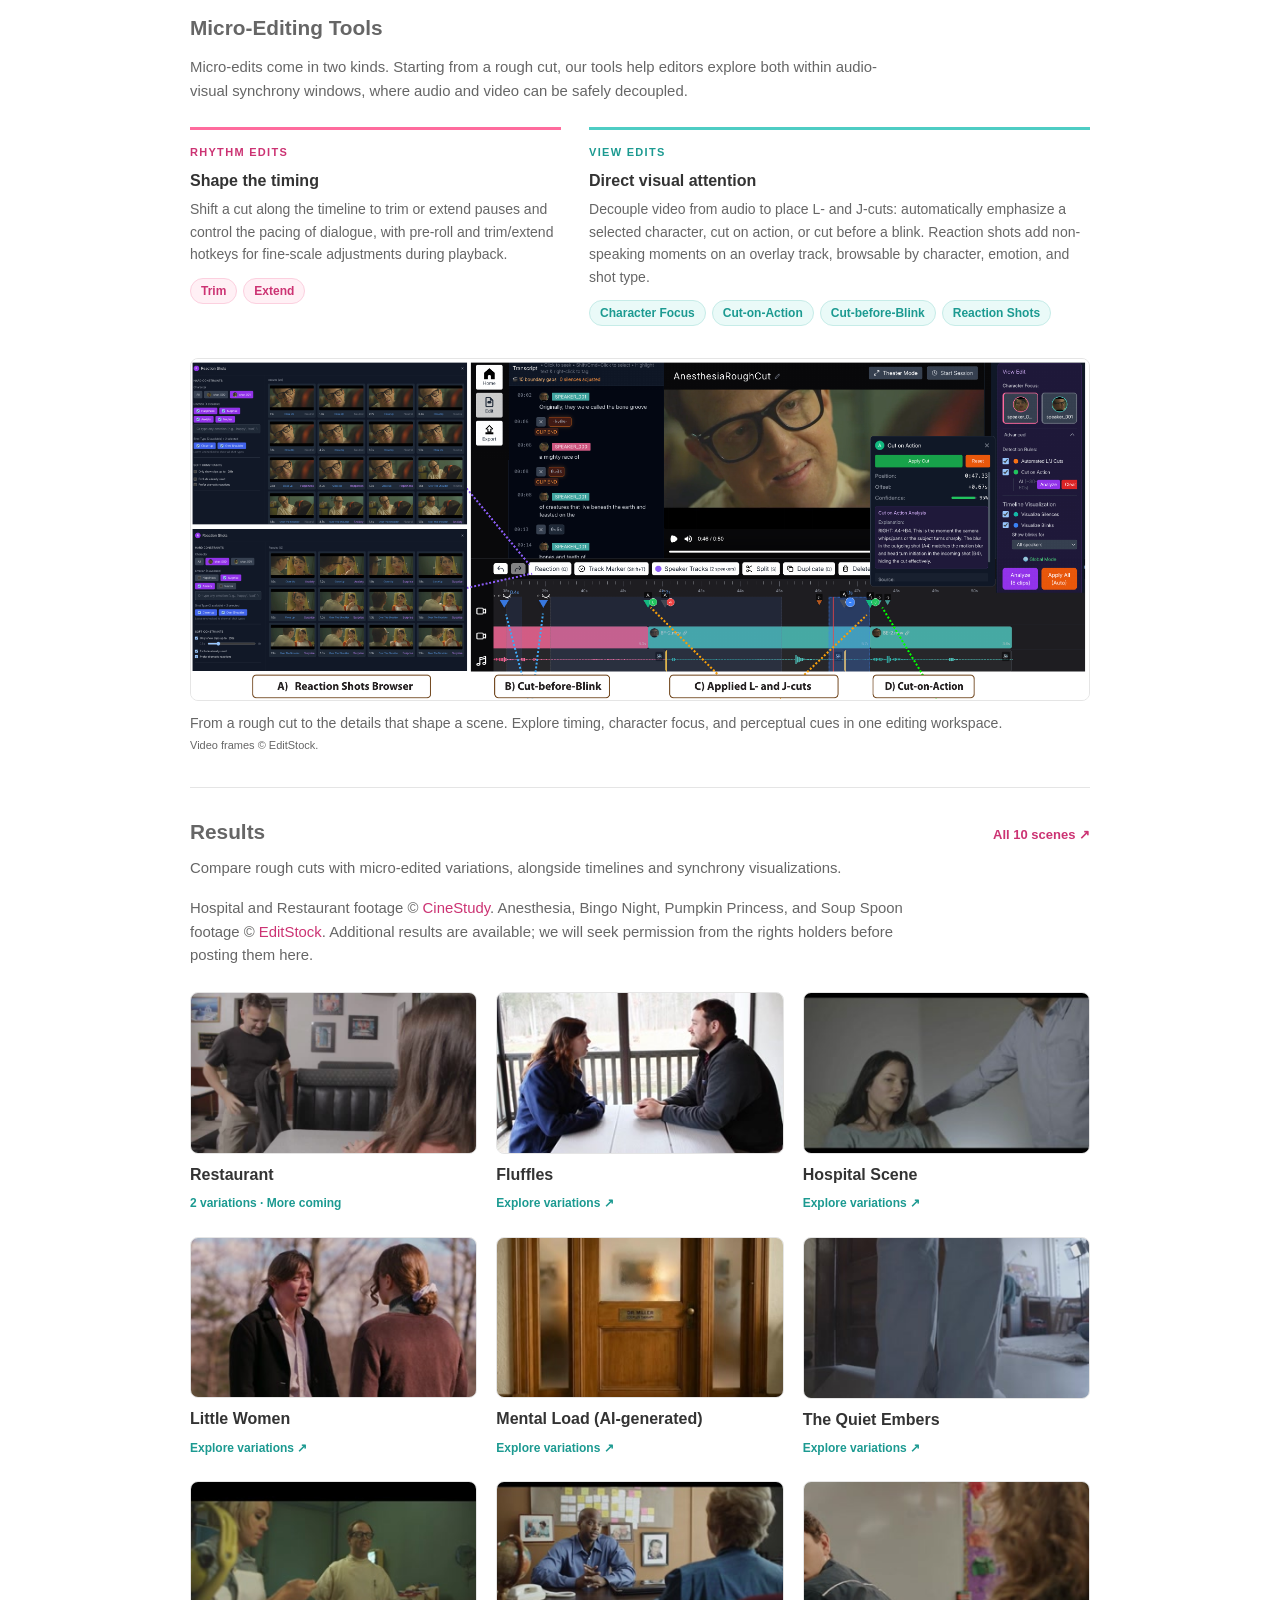
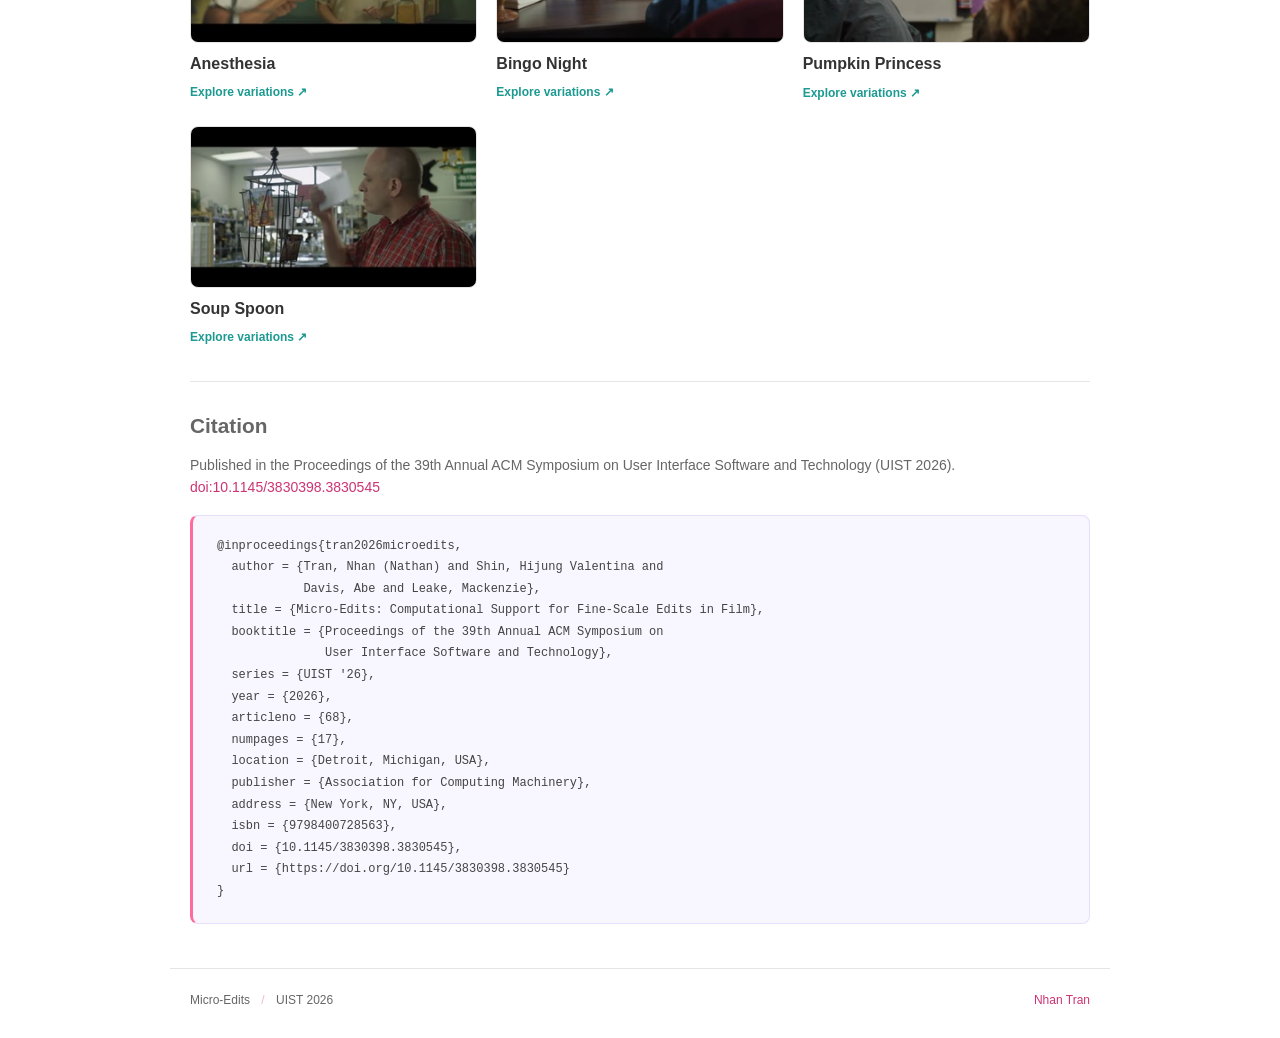
==== commit b6d00f1d: "style: center award" ====
--- a/index.html
+++ b/index.html
@@ -9,7 +9,7 @@
   <meta property="og:description" content="Every frame matters. Computational support for fine-scale edits in film.">
   <meta property="og:type" content="website">
   <title>Micro-Edits | UIST 2026</title>
-  <link rel="stylesheet" href="styles.css?v=14">
+  <link rel="stylesheet" href="styles.css?v=15">
 </head>
 <body>
   <a class="skip-link" href="#main">Skip to content</a>
--- a/styles.css
+++ b/styles.css
@@ -48,6 +48,12 @@
   background: #f3f4f6; color: #555; font-size: 14px; font-weight: 600; white-space: nowrap;
 }
 .pill.award { border-color: #f4dc8f; background: #fffbeb; color: #a65309; }
+/* Keep the award pill on the page's center line: equal side columns hug it. */
+@media (min-width: 801px) {
+  .venue { display: grid; grid-template-columns: 1fr auto 1fr; }
+  .venue > :first-child { justify-self: end; }
+  .venue > :last-child { justify-self: start; }
+}
 a.pill-link { color: var(--pink); }
 a.pill-link:hover { border-color: #f5c2d6; background: var(--pink-tint); color: #b8285f; text-decoration: none; }
 .award-icon { width: 1.15em; height: 1.15em; margin-right: 5px; vertical-align: -0.2em; color: #e08a00; }
